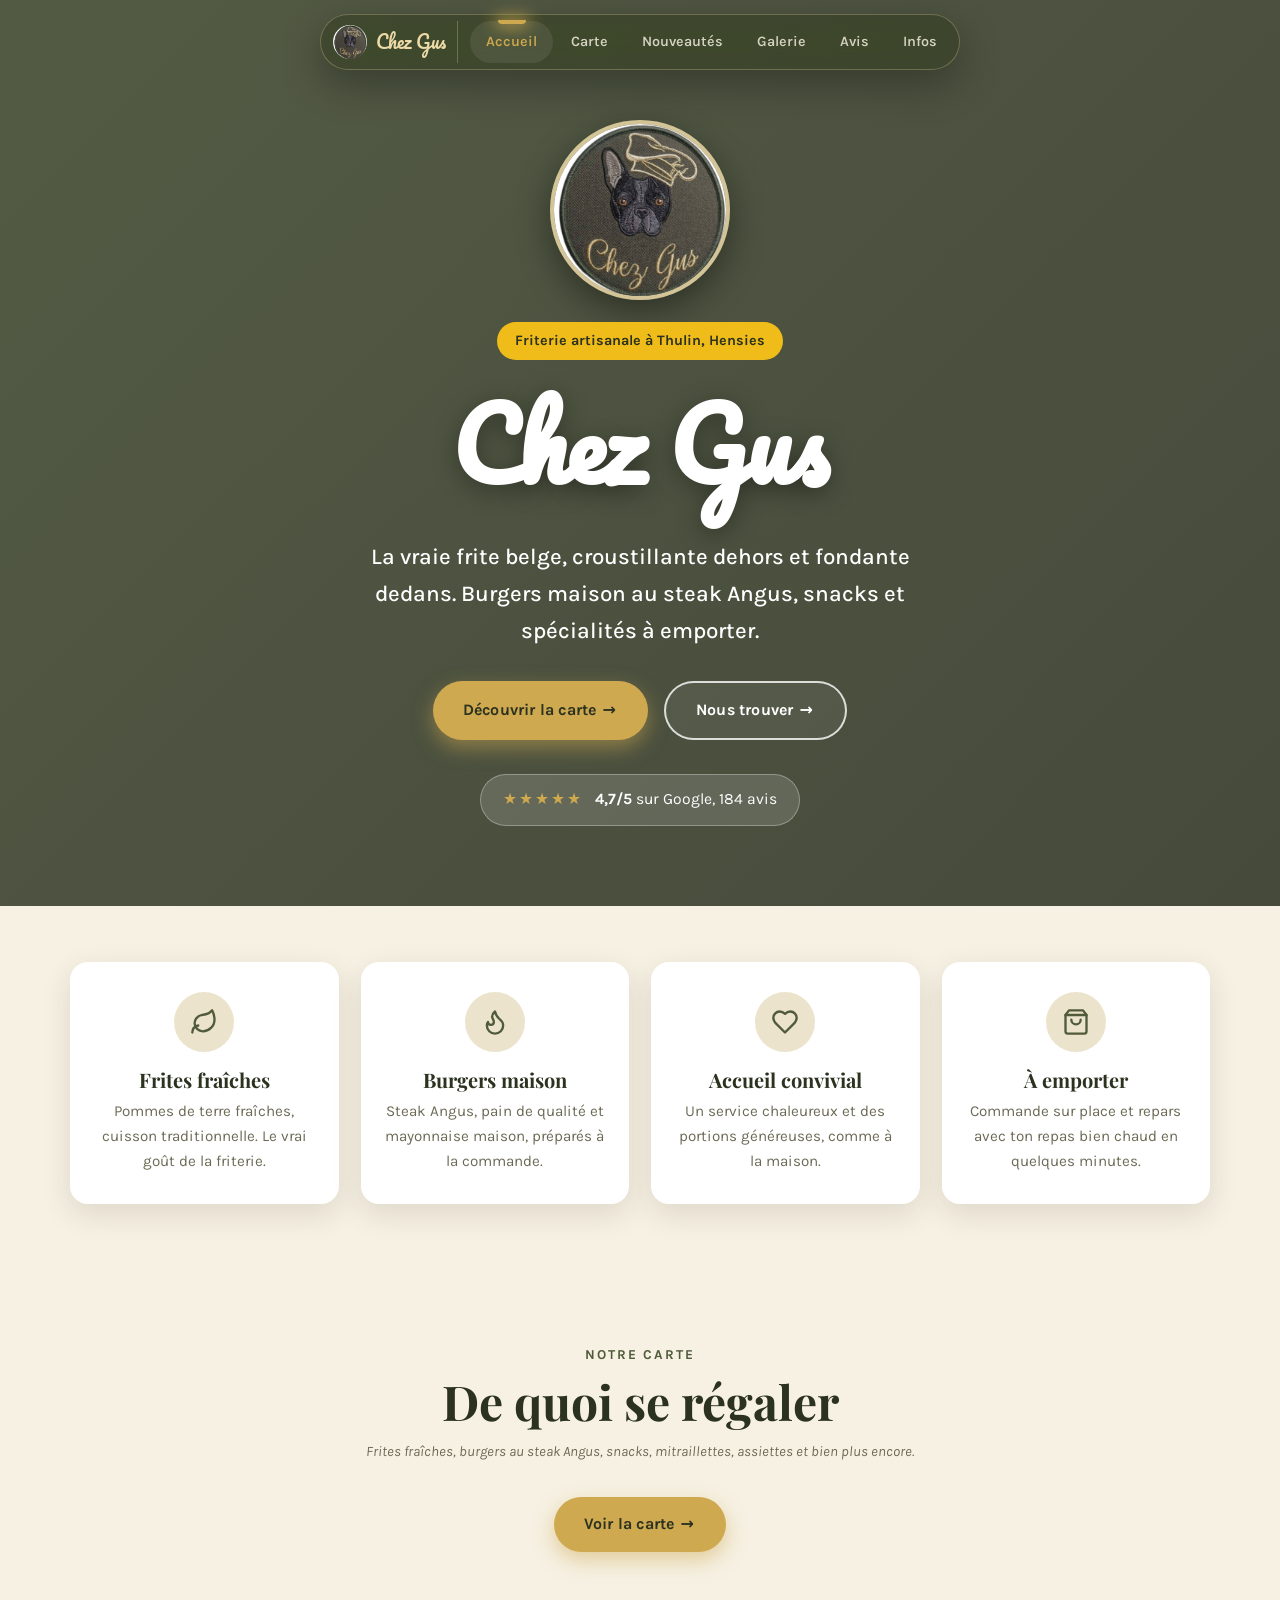
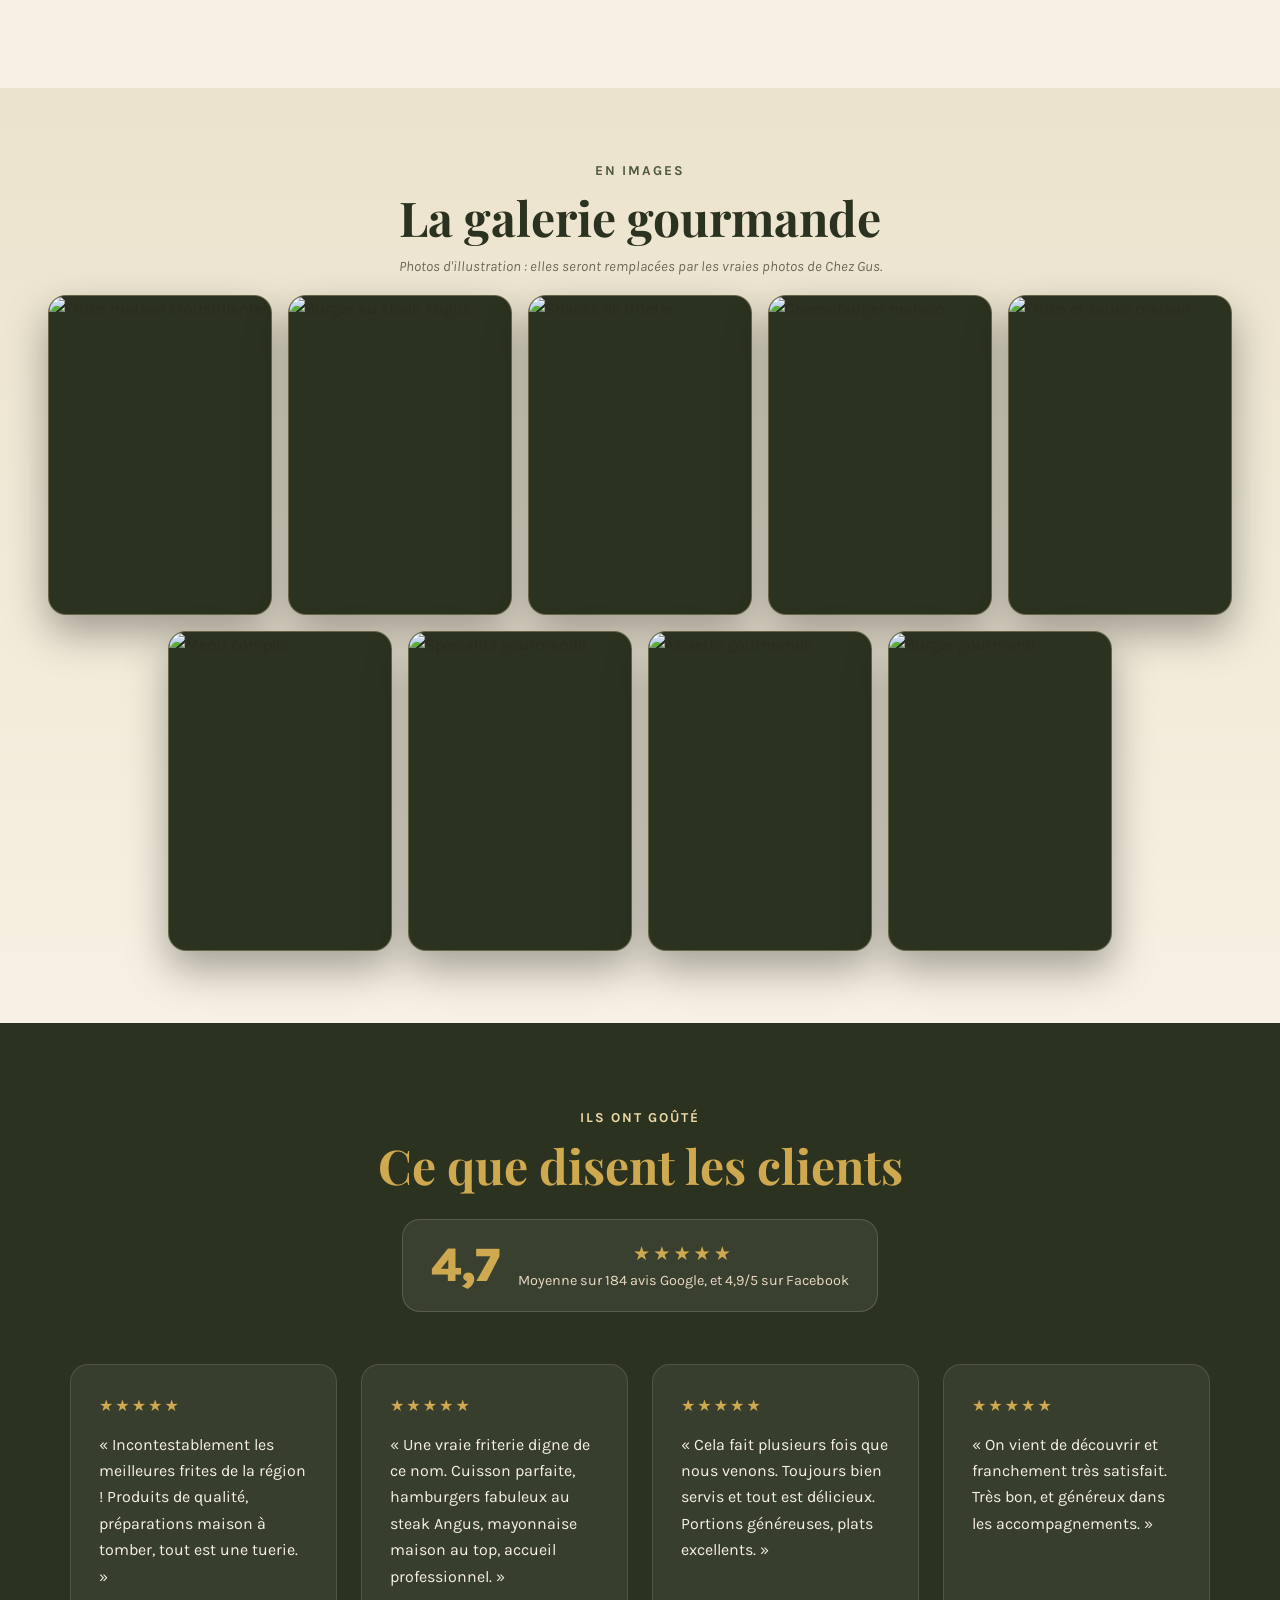
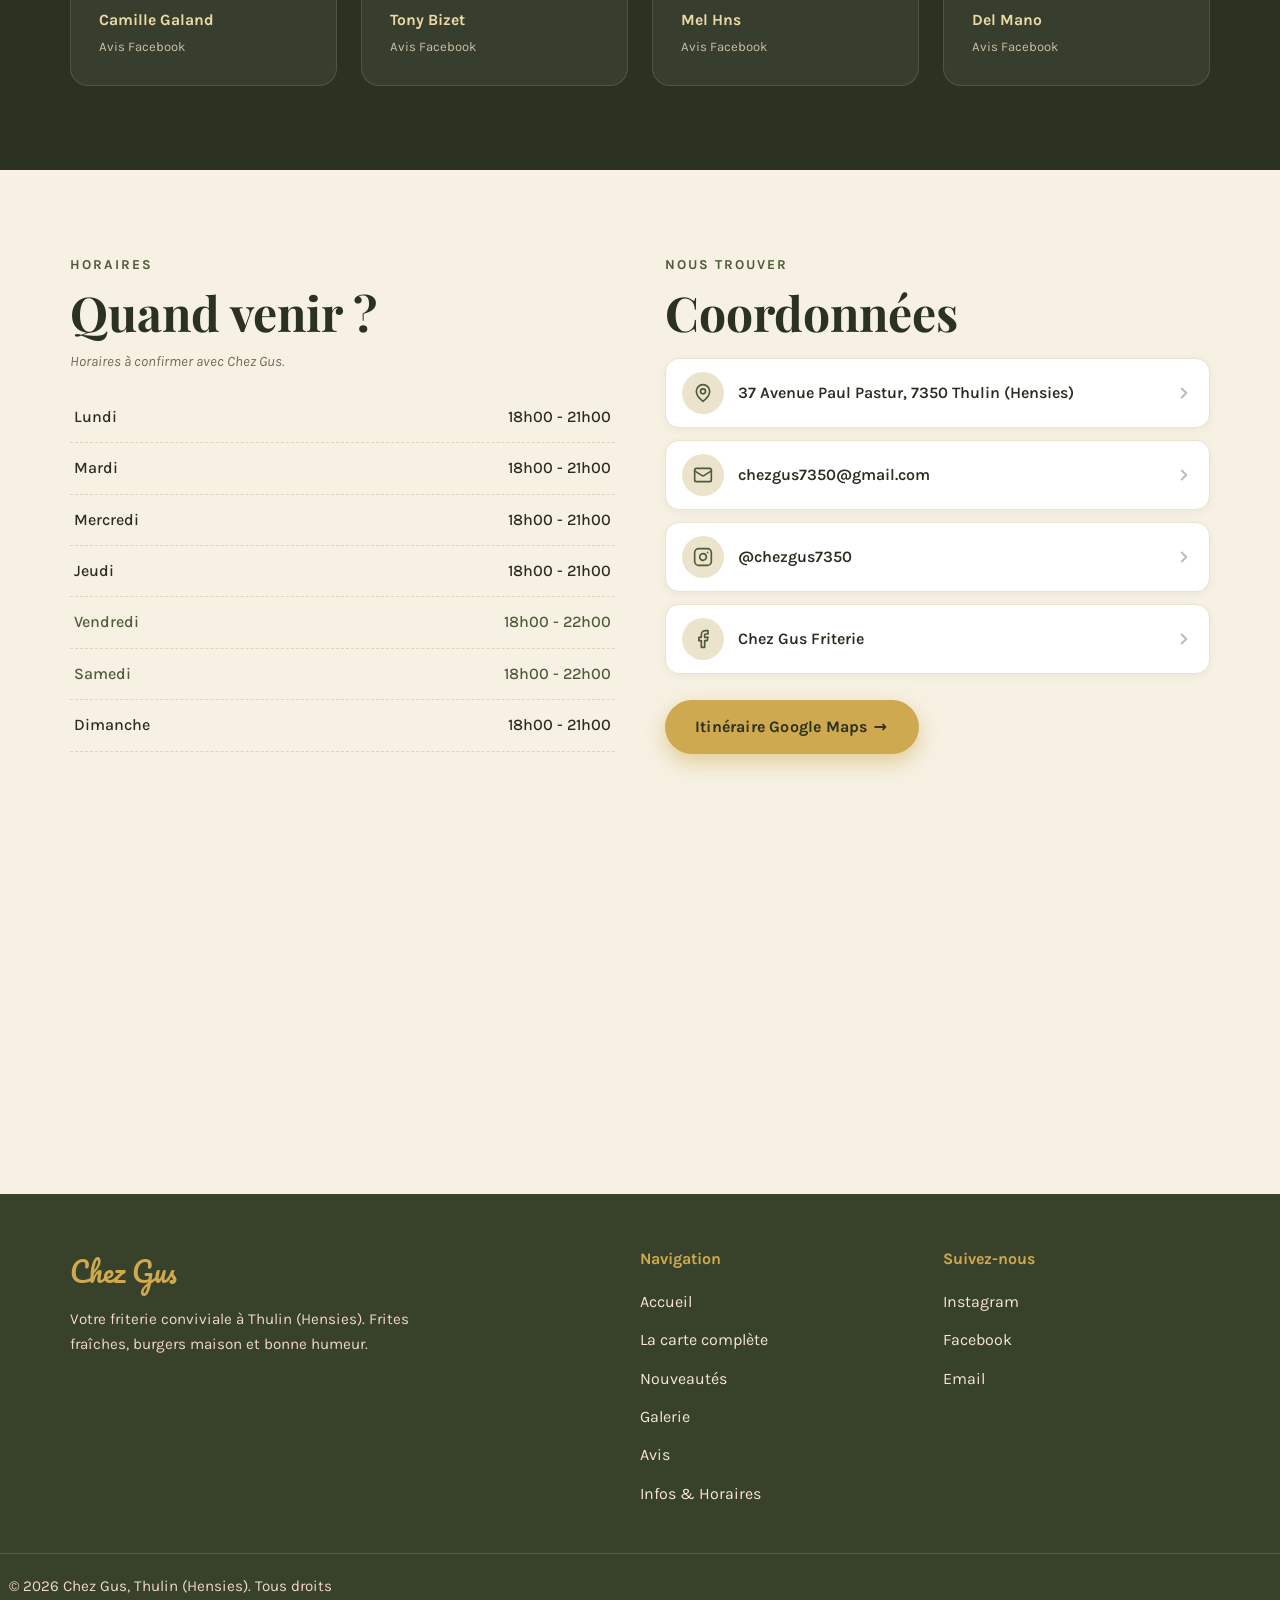
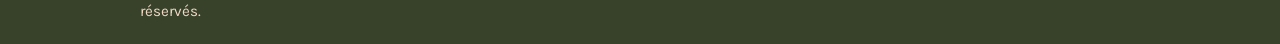
==== index.html @ f7298ff9 "Site Chez Gus : version complète (accueil, carte, nouveautés, galerie, lightbox, avis, contact) Co-A" ====
<!DOCTYPE html>
<html lang="fr">
<head>
  <meta charset="UTF-8" />
  <meta name="viewport" content="width=device-width, initial-scale=1.0" />
  <title>Chez Gus, Friterie à Thulin (Hensies) | Frites, Burgers & Spécialités</title>
  <meta name="description" content="Chez Gus, votre friterie conviviale à Thulin (Hensies). Frites fraîches, burgers maison au steak Angus, snacks et spécialités belges. Note 4,7/5 sur Google. 37 Avenue Paul Pastur." />
  <meta name="theme-color" content="#4f5b39" />

  <!-- Open Graph (aperçu sur Facebook / WhatsApp) -->
  <meta property="og:title" content="Chez Gus, Friterie à Thulin (Hensies)" />
  <meta property="og:description" content="Frites fraîches, burgers maison et spécialités belges. 4,7/5 sur Google." />
  <meta property="og:type" content="restaurant" />
  <meta property="og:locale" content="fr_BE" />

  <link rel="preconnect" href="https://fonts.googleapis.com" />
  <link rel="preconnect" href="https://fonts.gstatic.com" crossorigin />
  <link href="https://fonts.googleapis.com/css2?family=Pacifico&family=Playfair+Display:wght@600;700;800&family=Karla:wght@400;500;600;700&display=swap" rel="stylesheet" />
  <link rel="stylesheet" href="styles.css?v=5" />
</head>
<body>

  <!-- ===== BARRE DE NAVIGATION GLASSMORPHISM (flottante) ===== -->
  <nav class="glass-nav" id="glassNav" aria-label="Navigation principale">
    <a href="#accueil" class="glass-nav__brand">
      <img src="assets/logo.png" alt="Logo Chez Gus" onerror="this.style.display='none'" />
      <span>Chez Gus</span>
    </a>
    <ul class="glass-nav__links">
      <li><a href="#accueil" class="gnav-link is-active" data-section="accueil">
        <span class="gnav-ic" aria-hidden="true"><svg viewBox="0 0 24 24" fill="none" stroke="currentColor" stroke-width="2.2" stroke-linecap="round" stroke-linejoin="round"><path d="M3 9.5 12 3l9 6.5"/><path d="M5 10v10a1 1 0 0 0 1 1h12a1 1 0 0 0 1-1V10"/><path d="M9 21v-6h6v6"/></svg></span>
        <span class="gnav-txt">Accueil</span></a></li>
      <li><a href="carte.html" class="gnav-link">
        <span class="gnav-ic" aria-hidden="true"><svg viewBox="0 0 24 24" fill="none" stroke="currentColor" stroke-width="2.2" stroke-linecap="round" stroke-linejoin="round"><path d="M3 2v7c0 1.1.9 2 2 2h0a2 2 0 0 0 2-2V2"/><path d="M5 2v20"/><path d="M19 2v20"/><path d="M19 12c1.66 0 3-1.79 3-4s-1.34-4-3-4"/></svg></span>
        <span class="gnav-txt">Carte</span></a></li>
      <li><a href="nouveautes.html" class="gnav-link">
        <span class="gnav-ic" aria-hidden="true"><svg viewBox="0 0 24 24" fill="none" stroke="currentColor" stroke-width="2.2" stroke-linecap="round" stroke-linejoin="round"><path d="M12 3v18M3 12h18M5.6 5.6l12.8 12.8M18.4 5.6 5.6 18.4"/></svg></span>
        <span class="gnav-txt">Nouveautés</span></a></li>
      <li><a href="#galerie" class="gnav-link" data-section="galerie">
        <span class="gnav-ic" aria-hidden="true"><svg viewBox="0 0 24 24" fill="none" stroke="currentColor" stroke-width="2.2" stroke-linecap="round" stroke-linejoin="round"><rect x="3" y="3" width="18" height="18" rx="2"/><circle cx="9" cy="9" r="2"/><path d="m21 15-3.09-3.09a2 2 0 0 0-2.82 0L6 21"/></svg></span>
        <span class="gnav-txt">Galerie</span></a></li>
      <li><a href="#avis" class="gnav-link" data-section="avis">
        <span class="gnav-ic" aria-hidden="true"><svg viewBox="0 0 24 24" fill="none" stroke="currentColor" stroke-width="2.2" stroke-linecap="round" stroke-linejoin="round"><path d="m12 2 3.09 6.26L22 9.27l-5 4.87 1.18 6.88L12 17.77l-6.18 3.25L7 14.14 2 9.27l6.91-1.01L12 2Z"/></svg></span>
        <span class="gnav-txt">Avis</span></a></li>
      <li><a href="#infos" class="gnav-link" data-section="infos">
        <span class="gnav-ic" aria-hidden="true"><svg viewBox="0 0 24 24" fill="none" stroke="currentColor" stroke-width="2.2" stroke-linecap="round" stroke-linejoin="round"><path d="M20 10c0 6-8 12-8 12s-8-6-8-12a8 8 0 0 1 16 0Z"/><circle cx="12" cy="10" r="3"/></svg></span>
        <span class="gnav-txt">Infos</span></a></li>
    </ul>
  </nav>

  <!-- ===== HERO ===== -->
  <section class="hero" id="accueil">
    <div class="hero__content container">
      <img src="assets/logo.png" alt="Logo Chez Gus" class="hero__logo reveal"
           onerror="this.style.display='none'" />
      <p class="hero__eyebrow reveal">Friterie artisanale à Thulin, Hensies</p>
      <h1 class="hero__title reveal">Chez Gus</h1>
      <p class="hero__tagline reveal">La vraie frite belge, croustillante dehors et fondante dedans.
        Burgers maison au steak Angus, snacks et spécialités à emporter.</p>
      <div class="hero__actions reveal">
        <a href="#carte" class="btn btn--primary">Découvrir la carte</a>
        <a href="#contact" class="btn btn--ghost">Nous trouver</a>
      </div>
      <div class="hero__badge reveal">
        <span class="hero__stars" aria-hidden="true">★★★★★</span>
        <span><strong>4,7/5</strong> sur Google, 184 avis</span>
      </div>
    </div>
  </section>

  <!-- ===== ATOUTS ===== -->
  <section class="perks">
    <div class="container perks__grid">
      <div class="perk reveal">
        <span class="perk__icon" aria-hidden="true">
          <svg viewBox="0 0 24 24" fill="none" stroke="currentColor" stroke-width="2" stroke-linecap="round" stroke-linejoin="round"><path d="M11 20A7 7 0 0 1 9.8 6.1C15.5 5 17 4.48 19 2c1 2 2 4.18 2 8 0 5.5-4.78 10-10 10Z"/><path d="M2 21c0-3 1.85-5.36 5.08-6"/></svg>
        </span>
        <h3>Frites fraîches</h3>
        <p>Pommes de terre fraîches, cuisson traditionnelle. Le vrai goût de la friterie.</p>
      </div>
      <div class="perk reveal">
        <span class="perk__icon" aria-hidden="true">
          <svg viewBox="0 0 24 24" fill="none" stroke="currentColor" stroke-width="2" stroke-linecap="round" stroke-linejoin="round"><path d="M8.5 14.5A2.5 2.5 0 0 0 11 12c0-1.38-.5-2-1-3-1.072-2.143-.224-4.054 2-6 .5 2.5 2 4.9 4 6.5 2 1.6 3 3.5 3 5.5a7 7 0 1 1-14 0c0-1.153.433-2.294 1-3a2.5 2.5 0 0 0 2.5 2.5Z"/></svg>
        </span>
        <h3>Burgers maison</h3>
        <p>Steak Angus, pain de qualité et mayonnaise maison, préparés à la commande.</p>
      </div>
      <div class="perk reveal">
        <span class="perk__icon" aria-hidden="true">
          <svg viewBox="0 0 24 24" fill="none" stroke="currentColor" stroke-width="2" stroke-linecap="round" stroke-linejoin="round"><path d="M19 14c1.49-1.46 3-3.21 3-5.5A5.5 5.5 0 0 0 16.5 3c-1.76 0-3 .5-4.5 2-1.5-1.5-2.74-2-4.5-2A5.5 5.5 0 0 0 2 8.5c0 2.3 1.5 4.05 3 5.5l7 7Z"/></svg>
        </span>
        <h3>Accueil convivial</h3>
        <p>Un service chaleureux et des portions généreuses, comme à la maison.</p>
      </div>
      <div class="perk reveal">
        <span class="perk__icon" aria-hidden="true">
          <svg viewBox="0 0 24 24" fill="none" stroke="currentColor" stroke-width="2" stroke-linecap="round" stroke-linejoin="round"><path d="M6 2 3 6v14a2 2 0 0 0 2 2h14a2 2 0 0 0 2-2V6l-3-4Z"/><path d="M3 6h18"/><path d="M16 10a4 4 0 0 1-8 0"/></svg>
        </span>
        <h3>À emporter</h3>
        <p>Commande sur place et repars avec ton repas bien chaud en quelques minutes.</p>
      </div>
    </div>
  </section>

  <!-- ===== CARTE / MENU ===== -->
  <section class="section carte-teaser" id="carte">
    <div class="container section__head reveal">
      <p class="section__eyebrow">Notre carte</p>
      <h2 class="section__title">De quoi se régaler</h2>
      <p class="section__note">Frites fraîches, burgers au steak Angus, snacks, mitraillettes, assiettes et bien plus encore.</p>
      <div class="carte-cta">
        <a href="carte.html" class="btn btn--primary">Voir la carte</a>
      </div>
    </div>
  </section>

  <!-- ===== GALERIE (card fan carousel, fidèle au composant) ===== -->
  <section class="gallery" id="galerie">
    <div class="container section__head reveal">
      <p class="section__eyebrow">En images</p>
      <h2 class="section__title">La galerie gourmande</h2>
      <p class="section__note">Photos d'illustration : elles seront remplacées par les vraies photos de Chez Gus.</p>
    </div>

    <div class="fan" id="fan">
      <div class="fan-outer">
        <div class="fan-layout" id="fanLayout">
          <div class="fan-card"><div class="fan-card__img"><img src="https://images.unsplash.com/photo-1630384060421-cb20d0e0649d?w=400&h=700&fit=crop" loading="lazy" alt="Frites maison croustillantes" onerror="this.src='https://picsum.photos/seed/chezgus-1/400/700'" /></div></div>
          <div class="fan-card"><div class="fan-card__img"><img src="https://images.unsplash.com/photo-1568901346375-23c9450c58cd?w=400&h=700&fit=crop" loading="lazy" alt="Burger au steak Angus" onerror="this.src='https://picsum.photos/seed/chezgus-2/400/700'" /></div></div>
          <div class="fan-card"><div class="fan-card__img"><img src="https://images.unsplash.com/photo-1606755962773-d324e0a13086?w=400&h=700&fit=crop" loading="lazy" alt="Snacks de friterie" onerror="this.src='https://picsum.photos/seed/chezgus-3/400/700'" /></div></div>
          <div class="fan-card"><div class="fan-card__img"><img src="https://images.unsplash.com/photo-1571091718767-18b5b1457add?w=400&h=700&fit=crop" loading="lazy" alt="Cheeseburger maison" onerror="this.src='https://picsum.photos/seed/chezgus-4/400/700'" /></div></div>
          <div class="fan-card"><div class="fan-card__img"><img src="https://images.unsplash.com/photo-1573080496219-bb080dd4f877?w=400&h=700&fit=crop" loading="lazy" alt="Frites et sauce maison" onerror="this.src='https://picsum.photos/seed/chezgus-5/400/700'" /></div></div>
          <div class="fan-card"><div class="fan-card__img"><img src="https://images.unsplash.com/photo-1550547660-d9450f859349?w=400&h=700&fit=crop" loading="lazy" alt="Menu complet" onerror="this.src='https://picsum.photos/seed/chezgus-6/400/700'" /></div></div>
          <div class="fan-card"><div class="fan-card__img"><img src="https://images.unsplash.com/photo-1565299624946-b28f40a0ae38?w=400&h=700&fit=crop" loading="lazy" alt="Spécialité gourmande" onerror="this.src='https://picsum.photos/seed/chezgus-7/400/700'" /></div></div>
          <div class="fan-card"><div class="fan-card__img"><img src="https://images.unsplash.com/photo-1561758033-d89a9ad46330?w=400&h=700&fit=crop" loading="lazy" alt="Assiette gourmande" onerror="this.src='https://picsum.photos/seed/chezgus-8/400/700'" /></div></div>
          <div class="fan-card"><div class="fan-card__img"><img src="https://images.unsplash.com/photo-1551782450-a2132b4ba21d?w=400&h=700&fit=crop" loading="lazy" alt="Burger gourmand" onerror="this.src='https://picsum.photos/seed/chezgus-9/400/700'" /></div></div>
        </div>
      </div>

      <div class="fan-pager" id="fanPager">
        <button class="fan-arrow" id="fanPrev" aria-label="Précédent">
          <svg viewBox="0 0 24 24" fill="none" stroke="currentColor" stroke-width="2.5" stroke-linecap="round" stroke-linejoin="round"><polyline points="15 18 9 12 15 6"/></svg>
        </button>
        <div class="fan-dots" id="fanDots"></div>
        <button class="fan-arrow" id="fanNext" aria-label="Suivant">
          <svg viewBox="0 0 24 24" fill="none" stroke="currentColor" stroke-width="2.5" stroke-linecap="round" stroke-linejoin="round"><polyline points="9 18 15 12 9 6"/></svg>
        </button>
      </div>
    </div>
  </section>

  <!-- ===== LIGHTBOX (agrandissement des photos) ===== -->
  <div class="lightbox" id="lightbox" aria-hidden="true" role="dialog" aria-label="Photo agrandie">
    <button class="lightbox__close" id="lightboxClose" aria-label="Fermer">
      <svg viewBox="0 0 24 24" fill="none" stroke="currentColor" stroke-width="2.5" stroke-linecap="round" stroke-linejoin="round"><line x1="18" y1="6" x2="6" y2="18"/><line x1="6" y1="6" x2="18" y2="18"/></svg>
    </button>
    <img class="lightbox__img" id="lightboxImg" src="" alt="" />
  </div>

  <!-- ===== AVIS ===== -->
  <section class="reviews section" id="avis">
    <div class="container">
      <div class="section__head reveal">
        <p class="section__eyebrow">Ils ont goûté</p>
        <h2 class="section__title">Ce que disent les clients</h2>
        <div class="reviews__score">
          <span class="reviews__big">4,7</span>
          <div>
            <span class="reviews__stars" aria-hidden="true">★★★★★</span>
            <p>Moyenne sur 184 avis Google, et 4,9/5 sur Facebook</p>
          </div>
        </div>
      </div>

      <div class="reviews__grid">
        <blockquote class="review reveal">
          <span class="review__stars" aria-hidden="true">★★★★★</span>
          <p>« Incontestablement les meilleures frites de la région ! Produits de qualité, préparations maison à tomber, tout est une tuerie. »</p>
          <footer><strong>Camille Galand</strong><span>Avis Facebook</span></footer>
        </blockquote>
        <blockquote class="review reveal">
          <span class="review__stars" aria-hidden="true">★★★★★</span>
          <p>« Une vraie friterie digne de ce nom. Cuisson parfaite, hamburgers fabuleux au steak Angus, mayonnaise maison au top, accueil professionnel. »</p>
          <footer><strong>Tony Bizet</strong><span>Avis Facebook</span></footer>
        </blockquote>
        <blockquote class="review reveal">
          <span class="review__stars" aria-hidden="true">★★★★★</span>
          <p>« Cela fait plusieurs fois que nous venons. Toujours bien servis et tout est délicieux. Portions généreuses, plats excellents. »</p>
          <footer><strong>Mel Hns</strong><span>Avis Facebook</span></footer>
        </blockquote>
        <blockquote class="review reveal">
          <span class="review__stars" aria-hidden="true">★★★★★</span>
          <p>« On vient de découvrir et franchement très satisfait. Très bon, et généreux dans les accompagnements. »</p>
          <footer><strong>Del Mano</strong><span>Avis Facebook</span></footer>
        </blockquote>
      </div>
    </div>
  </section>

  <!-- ===== INFOS & HORAIRES ===== -->
  <section class="infos section" id="infos">
    <div class="container infos__grid">
      <div class="infos__hours reveal">
        <p class="section__eyebrow">Horaires</p>
        <h2 class="section__title">Quand venir ?</h2>
        <p class="section__note">Horaires à confirmer avec Chez Gus.</p>
        <ul class="hours">
          <li><span>Lundi</span><span>18h00 - 21h00</span></li>
          <li><span>Mardi</span><span>18h00 - 21h00</span></li>
          <li><span>Mercredi</span><span>18h00 - 21h00</span></li>
          <li><span>Jeudi</span><span>18h00 - 21h00</span></li>
          <li class="hours--hl"><span>Vendredi</span><span>18h00 - 22h00</span></li>
          <li class="hours--hl"><span>Samedi</span><span>18h00 - 22h00</span></li>
          <li><span>Dimanche</span><span>18h00 - 21h00</span></li>
        </ul>
      </div>

      <div class="infos__contact reveal" id="contact">
        <p class="section__eyebrow">Nous trouver</p>
        <h2 class="section__title">Coordonnées</h2>
        <ul class="contact-list">
          <li>
            <a class="contact-item" href="https://www.google.com/maps/search/?api=1&query=Chez+Gus+Friterie+37+Avenue+Paul+Pastur+Thulin" target="_blank" rel="noopener">
              <span class="contact-item__ic" aria-hidden="true"><svg viewBox="0 0 24 24" fill="none" stroke="currentColor" stroke-width="2" stroke-linecap="round" stroke-linejoin="round"><path d="M20 10c0 6-8 12-8 12s-8-6-8-12a8 8 0 0 1 16 0Z"/><circle cx="12" cy="10" r="3"/></svg></span>
              <span class="contact-item__label">37 Avenue Paul Pastur, 7350 Thulin (Hensies)</span>
              <span class="contact-item__arrow" aria-hidden="true"><svg viewBox="0 0 24 24" fill="none" stroke="currentColor" stroke-width="2.5" stroke-linecap="round" stroke-linejoin="round"><polyline points="9 18 15 12 9 6"/></svg></span>
            </a>
          </li>
          <li>
            <a class="contact-item" href="mailto:chezgus7350@gmail.com">
              <span class="contact-item__ic" aria-hidden="true"><svg viewBox="0 0 24 24" fill="none" stroke="currentColor" stroke-width="2" stroke-linecap="round" stroke-linejoin="round"><rect x="2" y="4" width="20" height="16" rx="2"/><path d="m22 7-8.97 5.7a1.94 1.94 0 0 1-2.06 0L2 7"/></svg></span>
              <span class="contact-item__label">chezgus7350@gmail.com</span>
              <span class="contact-item__arrow" aria-hidden="true"><svg viewBox="0 0 24 24" fill="none" stroke="currentColor" stroke-width="2.5" stroke-linecap="round" stroke-linejoin="round"><polyline points="9 18 15 12 9 6"/></svg></span>
            </a>
          </li>
          <li>
            <a class="contact-item" href="https://www.instagram.com/chezgus7350/" target="_blank" rel="noopener">
              <span class="contact-item__ic" aria-hidden="true"><svg viewBox="0 0 24 24" fill="none" stroke="currentColor" stroke-width="2" stroke-linecap="round" stroke-linejoin="round"><rect x="2" y="2" width="20" height="20" rx="5"/><path d="M16 11.37A4 4 0 1 1 12.63 8 4 4 0 0 1 16 11.37Z"/><line x1="17.5" y1="6.5" x2="17.51" y2="6.5"/></svg></span>
              <span class="contact-item__label">@chezgus7350</span>
              <span class="contact-item__arrow" aria-hidden="true"><svg viewBox="0 0 24 24" fill="none" stroke="currentColor" stroke-width="2.5" stroke-linecap="round" stroke-linejoin="round"><polyline points="9 18 15 12 9 6"/></svg></span>
            </a>
          </li>
          <li>
            <a class="contact-item" href="https://www.facebook.com/ChezGusFriterie/" target="_blank" rel="noopener">
              <span class="contact-item__ic" aria-hidden="true"><svg viewBox="0 0 24 24" fill="none" stroke="currentColor" stroke-width="2" stroke-linecap="round" stroke-linejoin="round"><path d="M18 2h-3a5 5 0 0 0-5 5v3H7v4h3v8h4v-8h3l1-4h-4V7a1 1 0 0 1 1-1h3Z"/></svg></span>
              <span class="contact-item__label">Chez Gus Friterie</span>
              <span class="contact-item__arrow" aria-hidden="true"><svg viewBox="0 0 24 24" fill="none" stroke="currentColor" stroke-width="2.5" stroke-linecap="round" stroke-linejoin="round"><polyline points="9 18 15 12 9 6"/></svg></span>
            </a>
          </li>
        </ul>
        <a class="btn btn--primary" target="_blank" rel="noopener"
           href="https://www.google.com/maps/dir/?api=1&destination=Chez+Gus+Friterie+37+Avenue+Paul+Pastur+Thulin">
          Itinéraire Google Maps
        </a>
      </div>
    </div>

    <div class="map">
      <iframe
        title="Carte de localisation de Chez Gus à Thulin"
        src="https://maps.google.com/maps?q=37%20Avenue%20Paul%20Pastur%20Thulin%20Hensies&t=&z=15&ie=UTF8&iwloc=&output=embed"
        loading="lazy" referrerpolicy="no-referrer-when-downgrade"></iframe>
    </div>
  </section>

  <!-- ===== FOOTER ===== -->
  <footer class="footer">
    <div class="container footer__grid">
      <div>
        <span class="brand__name brand__name--footer">Chez Gus</span>
        <p>Votre friterie conviviale à Thulin (Hensies). Frites fraîches, burgers maison et bonne humeur.</p>
      </div>
      <div>
        <h4>Navigation</h4>
        <ul>
          <li><a href="#accueil">Accueil</a></li>
          <li><a href="carte.html">La carte complète</a></li>
          <li><a href="nouveautes.html">Nouveautés</a></li>
          <li><a href="#galerie">Galerie</a></li>
          <li><a href="#avis">Avis</a></li>
          <li><a href="#infos">Infos & Horaires</a></li>
        </ul>
      </div>
      <div>
        <h4>Suivez-nous</h4>
        <ul>
          <li><a href="https://www.instagram.com/chezgus7350/" target="_blank" rel="noopener">Instagram</a></li>
          <li><a href="https://www.facebook.com/ChezGusFriterie/" target="_blank" rel="noopener">Facebook</a></li>
          <li><a href="mailto:chezgus7350@gmail.com">Email</a></li>
        </ul>
      </div>
    </div>
    <div class="footer__bottom">
      <p>© <span id="year"></span> Chez Gus, Thulin (Hensies). Tous droits réservés.</p>
    </div>
  </footer>

  <script src="https://cdnjs.cloudflare.com/ajax/libs/gsap/3.12.5/gsap.min.js"></script>
  <script src="https://cdnjs.cloudflare.com/ajax/libs/gsap/3.12.5/ScrollTrigger.min.js"></script>
  <script src="script.js?v=2"></script>
</body>
</html>
---- styles.css ----
/* ===== VARIABLES ===== */
:root {
  /* Palette fidèle au logo : vert olive militaire + doré / crème */
  --rouge: #4f5b39;          /* vert olive (couleur principale) */
  --rouge-fonce: #38422a;    /* vert foncé */
  --jaune: #cfa94f;          /* doré (accents / boutons) */
  --jaune-doux: #ecd9a6;     /* doré clair */
  --brun: #2c3220;           /* vert très foncé (fonds sombres) */
  --creme: #f6f1e3;          /* crème */
  --creme-2: #ece3cd;        /* crème ombrée */
  --texte: #2b2c20;
  --gris: #6c6a55;
  --blanc: #ffffff;
  --ombre: 0 10px 30px rgba(58, 35, 23, .12);
  --ombre-forte: 0 18px 50px rgba(58, 35, 23, .22);
  --radius: 18px;
  --max: 1140px;
}

* { margin: 0; padding: 0; box-sizing: border-box; }

html { scroll-behavior: smooth; }

body {
  font-family: 'Karla', system-ui, sans-serif;
  color: var(--texte);
  background: var(--creme);
  line-height: 1.65;
  overflow-x: hidden;
}

.container { width: min(92%, var(--max)); margin: 0 auto; }

a { color: inherit; text-decoration: none; }

h1, h2, h3, h4 { line-height: 1.15; }

/* ===== REVEAL AU SCROLL ===== */
.reveal {
  opacity: 0;
  transform: translateY(26px);
  transition: opacity .7s cubic-bezier(.16, 1, .3, 1), transform .7s cubic-bezier(.16, 1, .3, 1);
}
.reveal.is-visible { opacity: 1; transform: none; }

@media (prefers-reduced-motion: reduce) {
  * { scroll-behavior: auto !important; }
  .reveal { opacity: 1 !important; transform: none !important; transition: none; }
}

img { max-width: 100%; display: block; }

/* ===== BOUTONS ===== */
.btn {
  display: inline-flex;
  align-items: center;
  gap: 8px;
  padding: 14px 30px;
  border-radius: 50px;
  font-weight: 700;
  font-size: 1rem;
  letter-spacing: .2px;
  transition: transform .2s ease, box-shadow .2s ease, background .2s ease, filter .2s ease;
  cursor: pointer;
  border: none;
}
/* Petite flèche qui glisse au survol pour montrer que ça envoie quelque part */
.btn::after {
  content: "→";
  font-weight: 700;
  transform: translateX(-2px);
  transition: transform .2s ease;
}
.btn:hover::after { transform: translateX(3px); }
.btn:active { transform: translateY(-1px) scale(.98); }
.btn--primary {
  background: var(--jaune);
  color: var(--brun);
  box-shadow: 0 8px 20px rgba(207, 169, 79, .5);
}
.btn--primary:hover { transform: translateY(-3px); box-shadow: 0 14px 30px rgba(207, 169, 79, .7); filter: brightness(1.04); }
.btn--ghost {
  background: rgba(255, 255, 255, .06);
  color: var(--blanc);
  border: 2px solid rgba(255, 255, 255, .8);
}
.btn--ghost:hover { background: rgba(255, 255, 255, .16); transform: translateY(-3px); box-shadow: 0 10px 26px rgba(0, 0, 0, .25); }
/* Bouton retour : pas de flèche "->" (il a déjà "<-") */
.btn--back::after { content: none; }

.brand__name {
  font-family: 'Pacifico', cursive;
  font-size: 1.7rem;
  color: var(--rouge);
}

/* ===== BARRE DE NAVIGATION GLASSMORPHISM (flottante) ===== */
.glass-nav {
  position: fixed;
  top: 14px;
  left: 50%;
  transform: translateX(-50%);
  z-index: 1000;
  display: flex;
  align-items: center;
  gap: 4px;
  padding: 6px;
  border-radius: 999px;
  background: rgba(44, 50, 32, .42);
  border: 1px solid rgba(236, 217, 166, .28);
  box-shadow: 0 14px 40px rgba(0, 0, 0, .3);
  backdrop-filter: blur(20px) saturate(180%);
  -webkit-backdrop-filter: blur(20px) saturate(180%);
}
.glass-nav__brand {
  display: flex;
  align-items: center;
  gap: 9px;
  padding: 4px 8px 4px 6px;
  margin-right: 8px;
  border-right: 1px solid rgba(236, 217, 166, .28);
}
.glass-nav__brand img { width: 34px; height: 34px; border-radius: 50%; object-fit: cover; flex-shrink: 0; }
.glass-nav__brand span { font-family: 'Pacifico', cursive; color: var(--jaune-doux); font-size: 1.1rem; line-height: 1; white-space: nowrap; padding-right: 6px; }
.glass-nav__links { display: flex; align-items: center; gap: 2px; list-style: none; margin: 0; }
.gnav-link {
  position: relative;
  display: inline-flex;
  align-items: center;
  gap: 6px;
  padding: 9px 16px;
  border-radius: 999px;
  color: rgba(246, 241, 227, .82);
  font-weight: 600;
  font-size: .9rem;
  transition: color .3s ease, background .3s ease;
}
.gnav-link:hover { color: #fff; }
.gnav-link.is-active { color: var(--jaune); background: rgba(255, 255, 255, .08); }
.gnav-link.is-active::before {
  content: "";
  position: absolute;
  top: -1px;
  left: 50%;
  transform: translateX(-50%);
  width: 28px;
  height: 4px;
  border-radius: 0 0 8px 8px;
  background: var(--jaune);
  box-shadow: 0 0 16px 4px rgba(207, 169, 79, .75);
}
.gnav-ic { display: none; }
.gnav-ic svg { width: 20px; height: 20px; }

@media (max-width: 767px) {
  .glass-nav { top: auto; bottom: 14px; gap: 2px; }
  .glass-nav__brand { display: none; }
  .gnav-txt { display: none; }
  .gnav-ic { display: inline-flex; }
  .gnav-link { padding: 11px 15px; }
  .gnav-link.is-active::before { top: auto; bottom: -1px; border-radius: 8px 8px 0 0; }
  .hero { padding-top: 24px; }
}

/* ===== HERO ===== */
.hero {
  position: relative;
  min-height: 86vh;
  display: flex;
  align-items: center;
  text-align: center;
  padding-top: 96px;
  color: var(--blanc);
  background:
    linear-gradient(135deg, rgba(56, 66, 42, .86), rgba(31, 37, 22, .82)),
    url("https://images.unsplash.com/photo-1630384060421-cb20d0e0649d?auto=format&fit=crop&w=1600&q=80") center/cover;
}
.hero__content { position: relative; z-index: 2; padding: 24px 0 80px; }
.hero__logo {
  width: clamp(130px, 22vw, 180px);
  height: clamp(130px, 22vw, 180px);
  border-radius: 50%;
  object-fit: cover;
  margin: 0 auto 22px;
  border: 4px solid rgba(236, 217, 166, .85);
  box-shadow: 0 12px 34px rgba(0, 0, 0, .4);
}
.hero__eyebrow {
  display: inline-block;
  background: rgba(249, 194, 24, .95);
  color: var(--brun);
  font-weight: 700;
  padding: 7px 18px;
  border-radius: 50px;
  font-size: .9rem;
  margin-bottom: 22px;
}
.hero__title {
  font-family: 'Pacifico', cursive;
  font-size: clamp(3.2rem, 9vw, 6rem);
  line-height: 1.3;
  text-shadow: 0 6px 24px rgba(0, 0, 0, .35);
  margin-bottom: 26px;
  padding-bottom: 6px;
}
.hero__tagline { font-size: clamp(1.05rem, 2.4vw, 1.4rem); max-width: 620px; margin: 0 auto 32px; font-weight: 500; }
.hero__actions { display: flex; gap: 16px; justify-content: center; flex-wrap: wrap; margin-bottom: 34px; }
.hero__badge {
  display: inline-flex;
  align-items: center;
  gap: 12px;
  background: rgba(255, 255, 255, .14);
  border: 1px solid rgba(255, 255, 255, .3);
  padding: 12px 22px;
  border-radius: 50px;
  font-size: .98rem;
}
.hero__stars { color: var(--jaune); letter-spacing: 2px; }
.hero__wave {
  position: absolute; bottom: -1px; left: 0; right: 0; height: 70px;
  background: var(--creme);
  clip-path: polygon(0 60%, 100% 0, 100% 100%, 0% 100%);
}

/* ===== SECTIONS ===== */
.section { padding: 84px 0; }
.section__head { text-align: center; margin-bottom: 52px; }
.section__eyebrow {
  color: var(--rouge);
  font-weight: 700;
  text-transform: uppercase;
  letter-spacing: 2px;
  font-size: .85rem;
  margin-bottom: 8px;
}
.section__title { font-family: 'Playfair Display', Georgia, serif; font-weight: 700; font-size: clamp(2rem, 4.8vw, 3rem); color: var(--brun); margin-bottom: 10px; }
.section__note { font-size: .9rem; color: var(--gris); font-style: italic; }

/* ===== ATOUTS ===== */
.perks { background: var(--creme); padding: 56px 0; }
.perks__grid { display: grid; grid-template-columns: repeat(4, 1fr); gap: 22px; }
.perk {
  background: var(--blanc);
  border-radius: var(--radius);
  padding: 30px 22px;
  text-align: center;
  box-shadow: var(--ombre);
  transition: transform .25s ease;
}
.perk:hover { transform: translateY(-6px); box-shadow: var(--ombre-forte); }
.perk__icon {
  display: inline-flex;
  align-items: center;
  justify-content: center;
  width: 60px; height: 60px;
  margin: 0 auto 16px;
  border-radius: 50%;
  background: var(--creme-2);
  color: var(--rouge);
}
.perk__icon svg { width: 28px; height: 28px; }
.perk:hover .perk__icon { background: var(--rouge); color: var(--jaune-doux); }
.perk__icon, .perk__icon svg { transition: background .25s ease, color .25s ease; }
.perk h3 { font-family: 'Playfair Display', Georgia, serif; color: var(--brun); margin-bottom: 8px; font-size: 1.25rem; }
.perk p { color: var(--gris); font-size: .95rem; }

/* ===== MENU ===== */
.menu { background: linear-gradient(180deg, var(--creme) 0%, var(--creme-2) 100%); }

/* Carte 3D qui se redresse au scroll (adaptation Aceternity Hero Scroll) */
.scroll3d { perspective: 1000px; }
.scroll3d__card {
  max-width: 980px;
  margin: 32px auto 0;
  border: 5px solid var(--jaune);
  background: var(--brun);
  border-radius: 30px;
  padding: 10px;
  transform-origin: center top;
  will-change: transform;
  box-shadow: 0 9px 20px #0000004a, 0 37px 37px #00000038, 0 84px 50px #00000022, 0 149px 60px #0000000a;
}
.scroll3d__inner {
  background: var(--creme);
  border-radius: 20px;
  padding: 30px;
}
.scroll3d__inner .menu__grid { gap: 18px; }
.scroll3d__inner .menu__card {
  background: #fffdf8;
  border: 1px solid var(--creme-2);
  border-top: 1px solid var(--creme-2);
  box-shadow: none;
}
.scroll3d__inner .menu__card--feature { border: 1px solid rgba(207, 169, 79, .5); }
@media (max-width: 767px) {
  .scroll3d__inner { padding: 16px; }
}
.menu__grid { display: grid; grid-template-columns: repeat(2, 1fr); gap: 26px; }
.menu__card {
  position: relative;
  background: var(--blanc);
  border-radius: var(--radius);
  padding: 32px;
  box-shadow: var(--ombre);
  border-top: 5px solid var(--jaune);
}
.menu__card--feature { border-top-color: var(--rouge); }
.menu__flag {
  position: absolute; top: -13px; right: 22px;
  background: var(--rouge); color: var(--blanc);
  font-size: .78rem; font-weight: 700;
  padding: 5px 14px; border-radius: 50px;
}
.menu__cat { font-family: 'Playfair Display', Georgia, serif; font-size: 1.5rem; color: var(--brun); margin-bottom: 18px; }
.menu__list { list-style: none; }
.menu__list li { display: flex; align-items: baseline; gap: 8px; padding: 9px 0; font-weight: 500; }
.menu__list .dots { flex: 1; border-bottom: 2px dotted #d8c9b3; transform: translateY(-4px); }
.menu__list .price { font-weight: 700; color: var(--rouge); white-space: nowrap; }

/* ===== AVIS ===== */
.reviews { background: var(--brun); color: var(--creme); }
.reviews .section__title { color: var(--jaune); }
.reviews .section__eyebrow { color: var(--jaune-doux); }
.reviews__score {
  display: inline-flex; align-items: center; gap: 18px;
  background: rgba(255, 255, 255, .07);
  border: 1px solid rgba(255, 255, 255, .15);
  padding: 18px 28px; border-radius: var(--radius); margin-top: 16px;
}
.reviews__big { font-size: 3rem; font-weight: 800; color: var(--jaune); line-height: 1; }
.reviews__stars { color: var(--jaune); letter-spacing: 3px; font-size: 1.2rem; }
.reviews__score p { font-size: .9rem; color: #e8d9c4; }
.reviews__grid { display: grid; grid-template-columns: repeat(2, 1fr); gap: 24px; }
@media (min-width: 1100px) { .reviews__grid { grid-template-columns: repeat(4, 1fr); } }
.review {
  background: rgba(255, 255, 255, .06);
  border: 1px solid rgba(255, 255, 255, .12);
  border-radius: var(--radius);
  padding: 28px;
  display: flex;
  flex-direction: column;
}
.review__stars { color: var(--jaune); letter-spacing: 2px; display: block; margin-bottom: 12px; }
.review p { margin-bottom: 18px; flex: 1; }
.review footer { display: flex; flex-direction: column; gap: 2px; }
.review footer strong { color: var(--jaune-doux); font-size: .98rem; }
.review footer span { color: #cdbfa6; font-size: .82rem; }

/* ===== GALERIE : CARD FAN CAROUSEL ===== */
.gallery { padding: 72px 0; background: linear-gradient(180deg, var(--creme-2) 0%, var(--creme) 100%); overflow: hidden; }
.gallery .section__head { margin-bottom: 16px; }
.fan { display: flex; flex-direction: column; align-items: center; width: 100%; }
.fan-outer { display: flex; align-items: center; justify-content: center; width: 100%; max-width: 90rem; }
.fan-layout { position: relative; display: flex; justify-content: center; align-items: center; width: 100%; max-width: 80rem; height: 34rem; }
.fan-card {
  position: absolute;
  top: 50%;
  left: 50%;
  width: 14rem;
  height: 20rem;
  margin-left: -7rem;
  margin-top: -10rem;
  border-radius: 18px;
  overflow: hidden;
  box-shadow: 0 18px 42px rgba(0, 0, 0, .34);
  border: 1px solid rgba(236, 217, 166, .3);
  background: var(--brun);
  will-change: transform;
}
.fan-card__img { position: relative; width: 100%; height: 100%; overflow: hidden; }
.fan-card__img img { position: absolute; inset: 0; width: 100%; height: 100%; object-fit: cover; }

/* Pager : flèches + points */
.fan-pager { display: flex; align-items: center; justify-content: center; gap: 16px; margin-top: 22px; }
.fan-arrow {
  display: flex; align-items: center; justify-content: center;
  width: 44px; height: 44px;
  border-radius: 50%;
  border: 1.5px solid rgba(44, 50, 32, .14);
  background: rgba(44, 50, 32, .06);
  color: var(--rouge);
  cursor: pointer;
  transition: border-color .3s ease, color .3s ease, background .3s ease;
}
.fan-arrow:hover { border-color: rgba(44, 50, 32, .3); color: var(--brun); background: rgba(44, 50, 32, .1); }
.fan-arrow:active { opacity: .7; }
.fan-arrow svg { width: 20px; height: 20px; }
.fan-dots { display: flex; align-items: center; gap: 8px; }
.fan-dot { width: 8px; height: 8px; border-radius: 50%; background: rgba(44, 50, 32, .18); transition: all .3s ease; }
.fan-dot.is-active { background: var(--rouge); transform: scale(1.35); }

/* Fallback : mouvement réduit ou GSAP indisponible -> grille statique */
.gallery.is-static .fan-layout {
  position: static;
  height: auto;
  flex-wrap: wrap;
  gap: 16px;
}
.gallery.is-static .fan-card { position: static; margin: 0; transform: none !important; }
.gallery.is-static .fan-pager { display: none; }

@media (max-width: 767px) {
  .fan-layout { height: 30rem; }
}
.fan-card { cursor: zoom-in; }

/* ===== LIGHTBOX ===== */
.lightbox {
  position: fixed;
  inset: 0;
  z-index: 2000;
  display: flex;
  align-items: center;
  justify-content: center;
  padding: 24px;
  background: rgba(20, 24, 14, .88);
  backdrop-filter: blur(8px);
  -webkit-backdrop-filter: blur(8px);
  opacity: 0;
  visibility: hidden;
  transition: opacity .3s ease, visibility .3s ease;
}
.lightbox.is-open { opacity: 1; visibility: visible; }
.lightbox__img {
  max-width: min(92vw, 720px);
  max-height: 88vh;
  border-radius: 16px;
  border: 3px solid var(--jaune);
  box-shadow: 0 30px 80px rgba(0, 0, 0, .6);
  transform: scale(.92);
  transition: transform .3s cubic-bezier(.16, 1, .3, 1);
  object-fit: contain;
}
.lightbox.is-open .lightbox__img { transform: scale(1); }
.lightbox__close {
  position: absolute;
  top: 22px;
  right: 22px;
  width: 48px;
  height: 48px;
  display: flex;
  align-items: center;
  justify-content: center;
  border-radius: 50%;
  border: 1.5px solid rgba(236, 217, 166, .4);
  background: rgba(255, 255, 255, .08);
  color: var(--creme);
  cursor: pointer;
  transition: background .25s ease, color .25s ease;
}
.lightbox__close:hover { background: var(--jaune); color: var(--brun); }
.lightbox__close svg { width: 24px; height: 24px; }
@media (prefers-reduced-motion: reduce) {
  .lightbox, .lightbox__img { transition: none; }
}

/* ===== BOUTON "VOIR TOUTE LA CARTE" ===== */
.carte-cta { text-align: center; margin-top: 34px; }

/* ===== NOUVEAUTÉS ===== */
.news { background: var(--creme); }
.news__grid { display: grid; grid-template-columns: repeat(3, 1fr); gap: 26px; }
.news-card {
  background: var(--blanc);
  border-radius: var(--radius);
  overflow: hidden;
  box-shadow: var(--ombre);
  transition: transform .25s ease, box-shadow .25s ease;
}
.news-card:hover { transform: translateY(-6px); box-shadow: var(--ombre-forte); }
.news-card__media { position: relative; aspect-ratio: 10 / 7; overflow: hidden; }
.news-card__media img { width: 100%; height: 100%; object-fit: cover; transition: transform .4s ease; }
.news-card:hover .news-card__media img { transform: scale(1.05); }
.news-card__badge {
  position: absolute; top: 12px; left: 12px; z-index: 2;
  background: var(--rouge); color: var(--blanc);
  font-weight: 700; font-size: .78rem;
  padding: 5px 12px; border-radius: 50px;
}
.news-card__body { padding: 22px 22px 24px; }
.news-card__body h3 { font-family: 'Playfair Display', Georgia, serif; color: var(--brun); font-size: 1.3rem; margin-bottom: 8px; }
.news-card__body p { color: var(--gris); font-size: .95rem; margin-bottom: 14px; }
.news-card__price { font-weight: 700; color: var(--rouge); font-size: 1.1rem; }

/* ===== PAGE CARTE COMPLÈTE ===== */
.carte-hero {
  padding: 130px 0 40px;
  text-align: center;
  background: linear-gradient(135deg, var(--brun), var(--rouge-fonce));
  color: var(--creme);
}
.carte-hero h1 { font-family: 'Pacifico', cursive; color: var(--jaune-doux); font-size: clamp(2.4rem, 6vw, 3.6rem); margin-bottom: 10px; }
.carte-hero p { max-width: 560px; margin: 0 auto; color: #e8dcc4; }
.carte-full { padding: 56px 0 84px; background: linear-gradient(180deg, var(--creme) 0%, var(--creme-2) 100%); }
.carte-grid { display: grid; grid-template-columns: repeat(2, 1fr); gap: 26px; align-items: start; }
.carte-cat {
  background: var(--blanc);
  border-radius: var(--radius);
  padding: 28px 30px;
  box-shadow: var(--ombre);
  border-top: 5px solid var(--jaune);
}
.carte-cat--feature { border-top-color: var(--rouge); }
.carte-cat h2 { font-family: 'Playfair Display', Georgia, serif; color: var(--brun); font-size: 1.5rem; margin-bottom: 16px; }
.carte-cat { scroll-margin-top: 150px; }

/* Menu de catégories collant (page carte) */
.cat-nav {
  position: sticky;
  top: 76px;
  z-index: 900;
  background: rgba(246, 241, 227, .92);
  backdrop-filter: blur(10px);
  -webkit-backdrop-filter: blur(10px);
  border-top: 1px solid var(--creme-2);
  border-bottom: 1px solid var(--creme-2);
}
.cat-nav__inner {
  display: flex;
  gap: 8px;
  overflow-x: auto;
  padding: 12px 16px;
  max-width: var(--max);
  margin: 0 auto;
  justify-content: center;
  scrollbar-width: none;
}
.cat-nav__inner::-webkit-scrollbar { display: none; }
.cat-pill {
  flex: 0 0 auto;
  padding: 8px 16px;
  border-radius: 50px;
  background: var(--blanc);
  border: 1px solid var(--creme-2);
  color: var(--gris);
  font-weight: 600;
  font-size: .9rem;
  white-space: nowrap;
  transition: background .25s ease, color .25s ease, border-color .25s ease;
}
.cat-pill:hover { color: var(--brun); border-color: var(--jaune); }
.cat-pill.is-active { background: var(--rouge); color: var(--blanc); border-color: var(--rouge); }

@media (max-width: 767px) {
  .cat-nav { top: 0; }
  .cat-nav__inner { justify-content: flex-start; }
  .carte-cat { scroll-margin-top: 80px; }
}

@media (max-width: 880px) {
  .news__grid { grid-template-columns: 1fr; }
  .carte-grid { grid-template-columns: 1fr; }
}

/* ===== INFOS ===== */
.infos { background: var(--creme); padding-bottom: 0; }
.infos__grid { display: grid; grid-template-columns: 1fr 1fr; gap: 50px; align-items: start; }
.infos .section__title { text-align: left; }
.hours { list-style: none; margin-top: 18px; }
.hours li {
  display: flex; justify-content: space-between;
  padding: 12px 4px; border-bottom: 1px dashed #e0d2bc; font-weight: 500;
}
.hours--hl { color: var(--rouge); font-weight: 700; }
.contact-list { list-style: none; margin: 18px 0 26px; display: flex; flex-direction: column; gap: 12px; }
.contact-item {
  display: flex;
  align-items: center;
  gap: 14px;
  padding: 13px 16px;
  background: var(--blanc);
  border: 1px solid var(--creme-2);
  border-radius: 14px;
  color: var(--texte);
  font-weight: 600;
  box-shadow: 0 2px 10px rgba(58, 35, 23, .05);
  transition: transform .22s ease, box-shadow .22s ease, border-color .22s ease;
}
.contact-item:hover {
  transform: translateY(-2px);
  border-color: var(--jaune);
  box-shadow: var(--ombre);
}
.contact-item__ic {
  flex-shrink: 0;
  display: inline-flex; align-items: center; justify-content: center;
  width: 42px; height: 42px;
  border-radius: 50%;
  background: var(--creme-2);
  color: var(--rouge);
  transition: background .22s ease, color .22s ease;
}
.contact-item:hover .contact-item__ic { background: var(--rouge); color: var(--jaune-doux); }
.contact-item__ic svg { width: 20px; height: 20px; }
.contact-item__label { flex: 1; word-break: break-word; }
.contact-item__arrow { flex-shrink: 0; color: var(--gris); opacity: .45; transition: transform .22s ease, opacity .22s ease, color .22s ease; }
.contact-item:hover .contact-item__arrow { transform: translateX(4px); opacity: 1; color: var(--rouge); }
.contact-item__arrow svg { width: 18px; height: 18px; display: block; }
.map { margin-top: 60px; line-height: 0; }
.map iframe { width: 100%; height: 380px; border: 0; filter: saturate(1.05); }

/* ===== FOOTER ===== */
.footer { background: var(--rouge-fonce); color: #f7e6d6; padding: 56px 0 0; }
.footer__grid { display: grid; grid-template-columns: 2fr 1fr 1fr; gap: 36px; }
.brand__name--footer { color: var(--jaune); display: block; margin-bottom: 12px; }
.footer p { color: #f1d9c5; font-size: .95rem; max-width: 340px; }
.footer h4 { color: var(--jaune); margin-bottom: 14px; }
.footer ul { list-style: none; }
.footer ul li { padding: 6px 0; }
.footer ul a { display: inline-block; transition: color .2s ease, transform .2s ease; }
.footer ul a:hover { color: var(--jaune); transform: translateX(4px); }
.footer__bottom {
  margin-top: 40px; padding: 20px 0;
  border-top: 1px solid rgba(255, 255, 255, .15);
  text-align: center; font-size: .88rem; color: #e9cbb6;
}

/* ===== RESPONSIVE ===== */
@media (max-width: 880px) {
  .perks__grid { grid-template-columns: repeat(2, 1fr); }
  .reviews__grid { grid-template-columns: 1fr; }
  .menu__grid { grid-template-columns: 1fr; }
  .infos__grid { grid-template-columns: 1fr; gap: 40px; }
  .footer__grid { grid-template-columns: 1fr; gap: 28px; }

  .nav__toggle { display: flex; }
  .nav__links {
    position: absolute; top: 100%; left: 0; right: 0;
    flex-direction: column; gap: 0;
    background: var(--creme);
    box-shadow: var(--ombre);
    max-height: 0; overflow: hidden;
    transition: max-height .35s ease;
  }
  .nav__links.open { max-height: 420px; padding: 10px 0; }
  .nav__links li { width: 100%; text-align: center; }
  .nav__links li a { display: block; padding: 14px 0; }
}

@media (max-width: 480px) {
  .perks__grid { grid-template-columns: 1fr; }
  .hero { min-height: 80vh; }
}
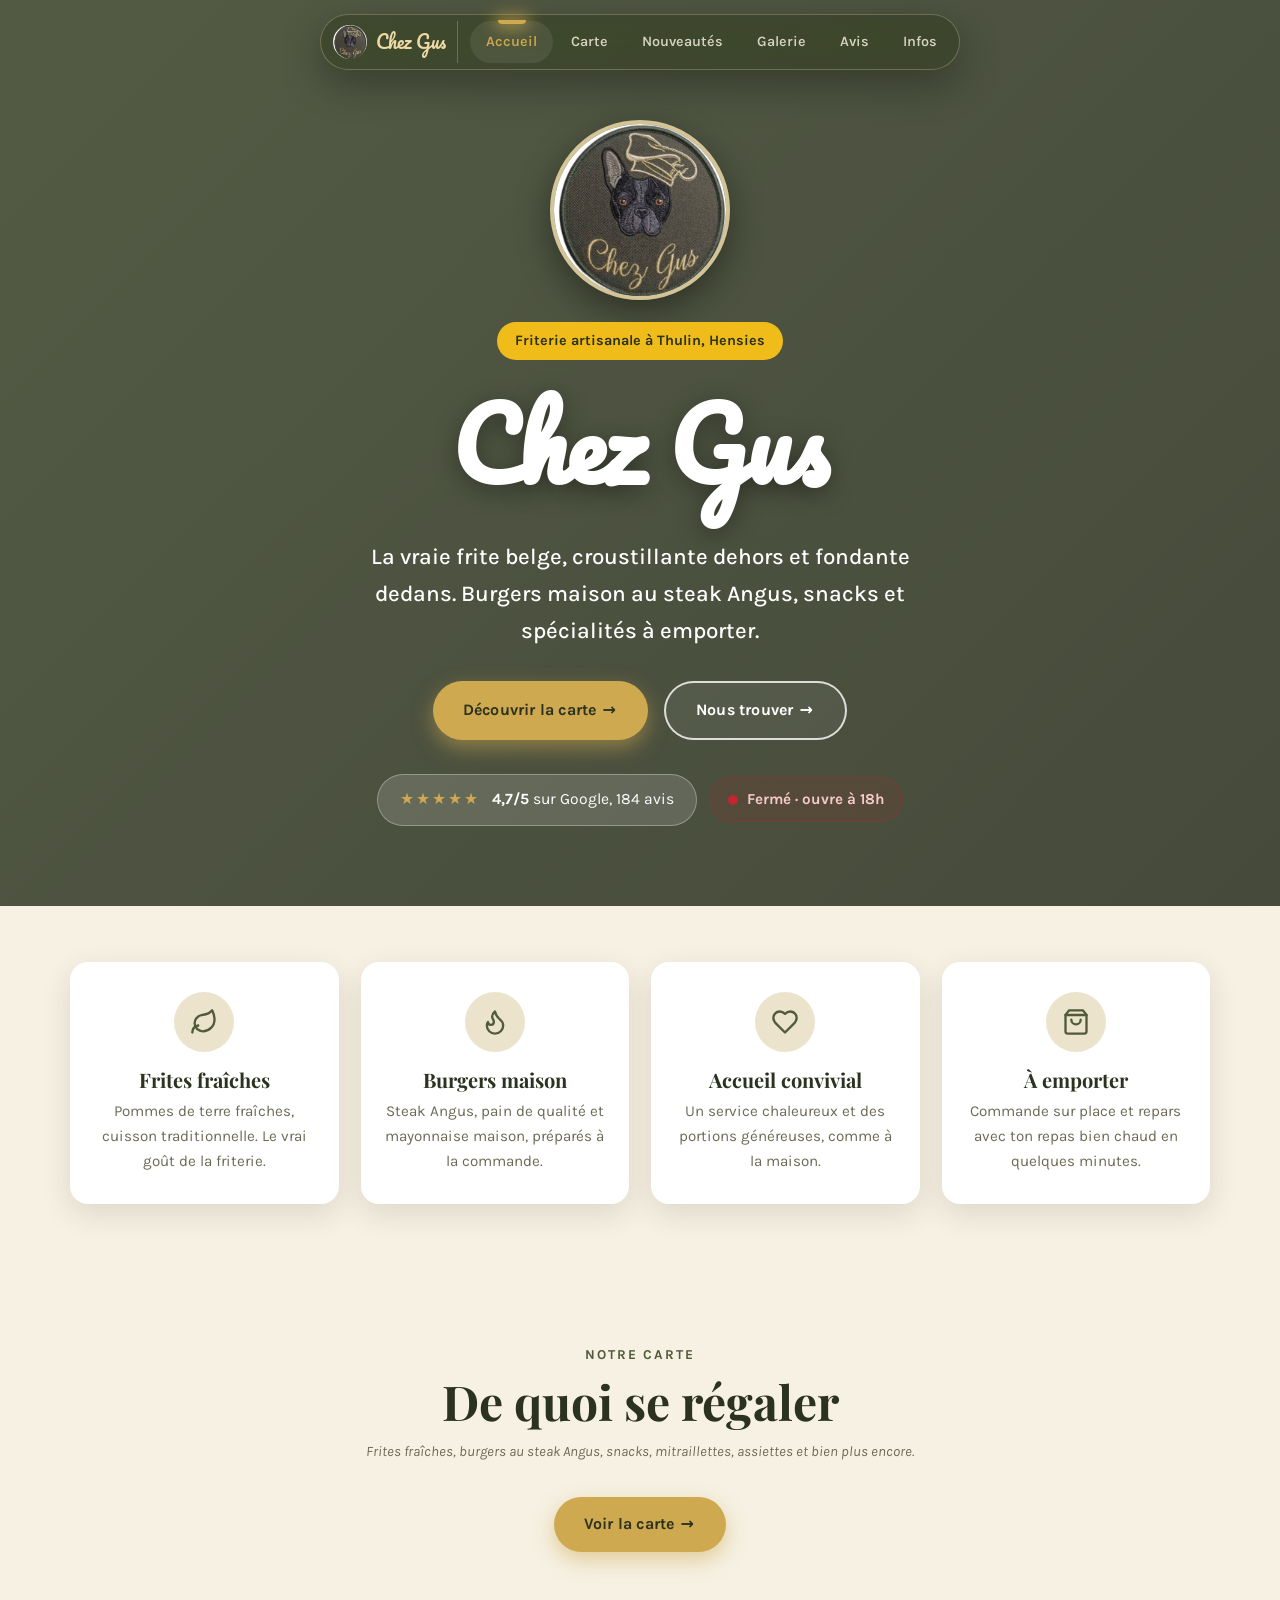
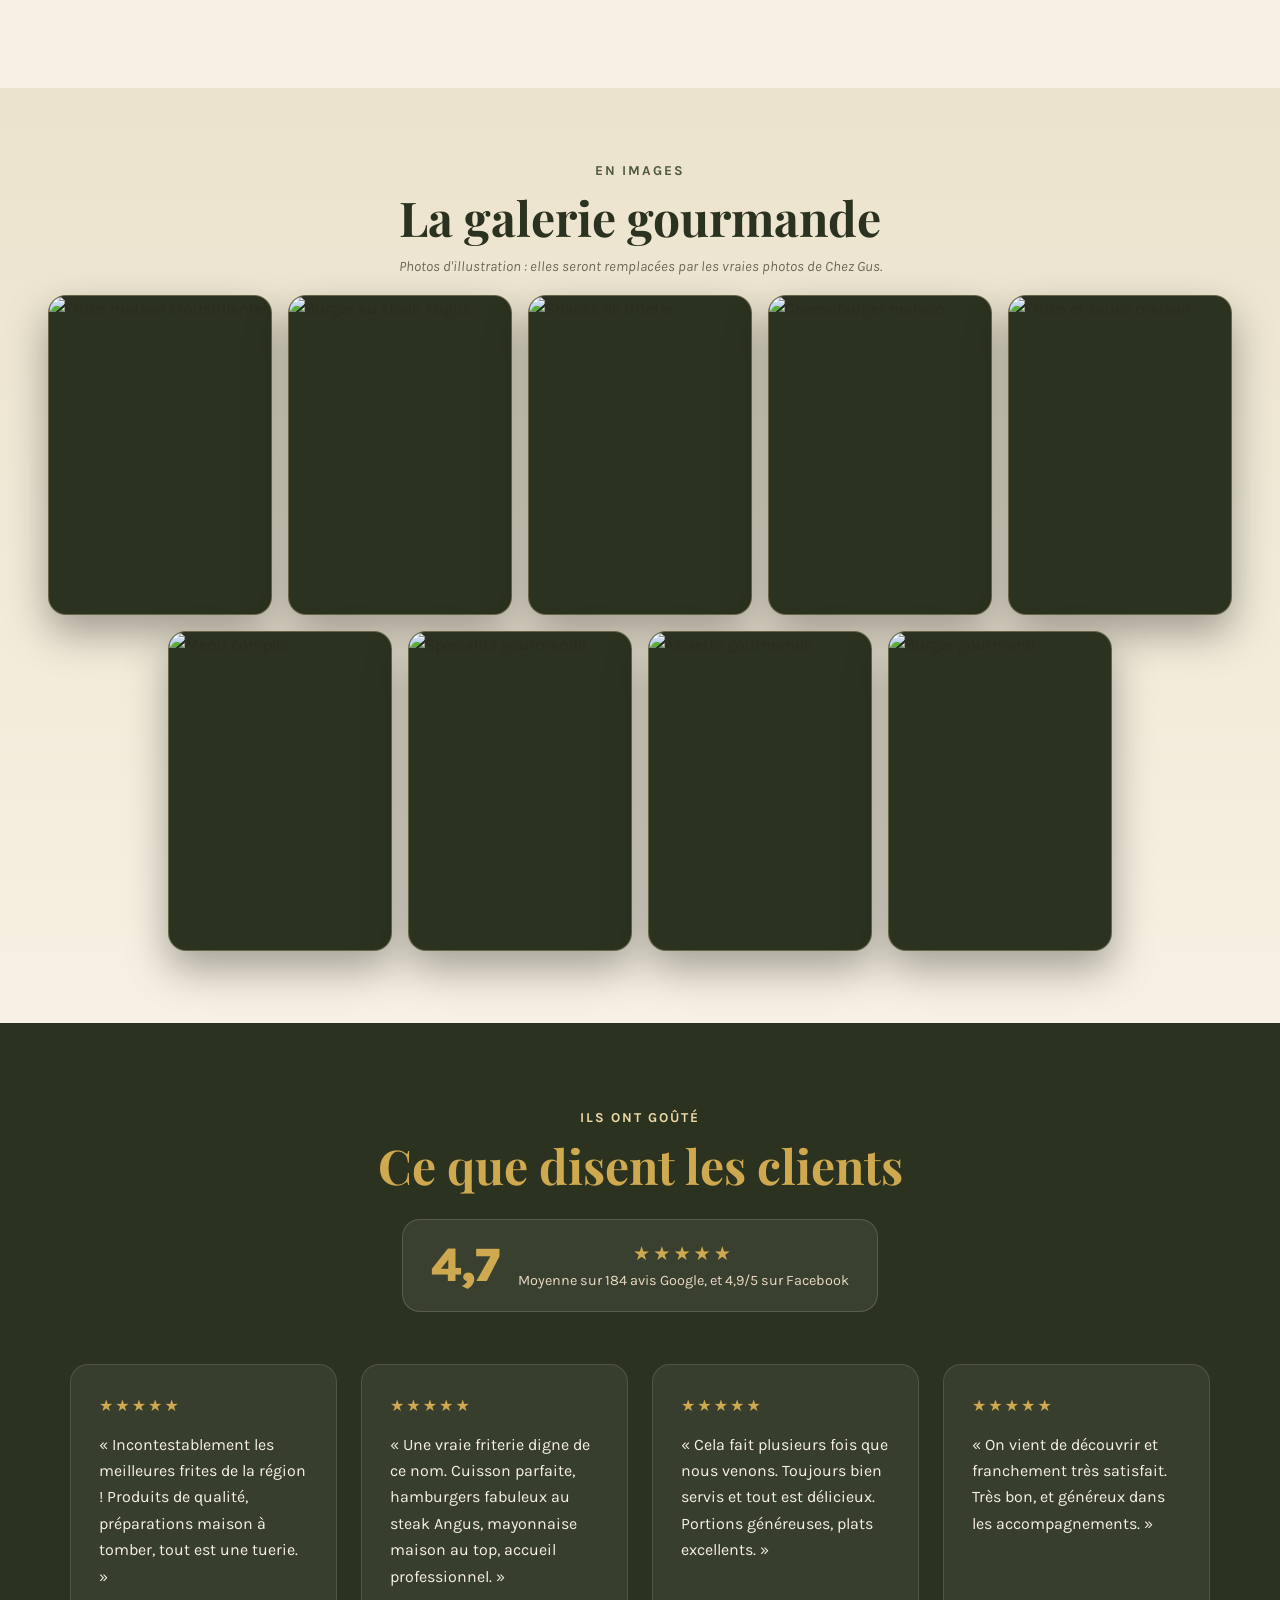
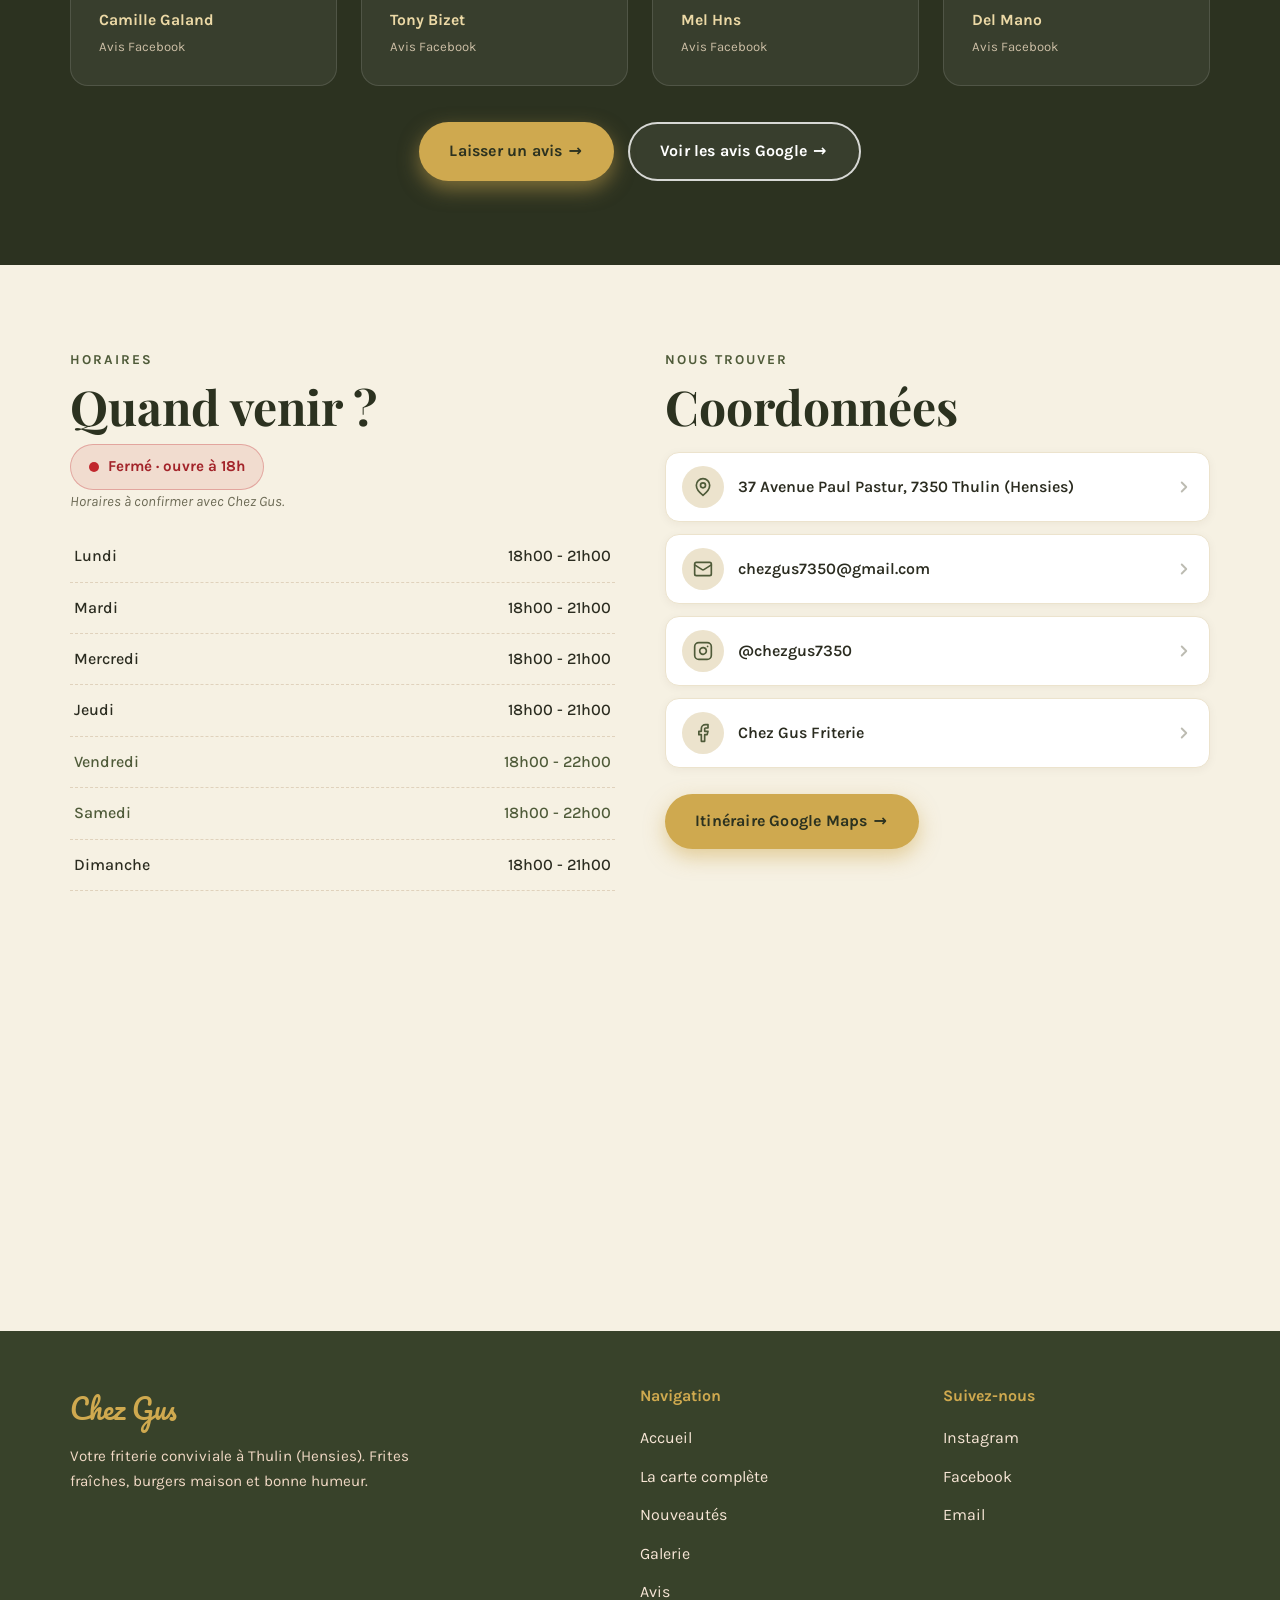
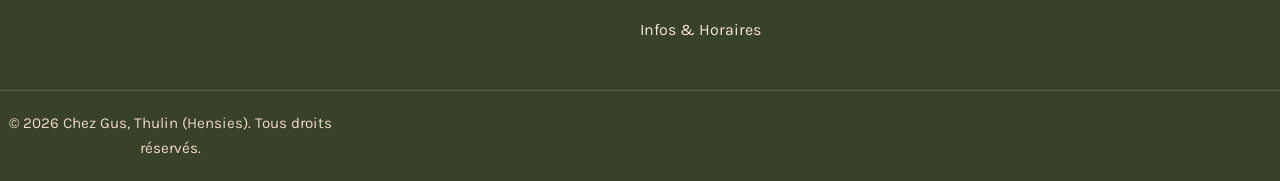
==== commit 5602d54d: "Ajout badge Ouvert/Fermé automatique + boutons avis Google (laisser/voir un avis) Co-Authored-By: Cl" ====
--- a/index.html
+++ b/index.html
@@ -16,7 +16,7 @@
   <link rel="preconnect" href="https://fonts.googleapis.com" />
   <link rel="preconnect" href="https://fonts.gstatic.com" crossorigin />
   <link href="https://fonts.googleapis.com/css2?family=Pacifico&family=Playfair+Display:wght@600;700;800&family=Karla:wght@400;500;600;700&display=swap" rel="stylesheet" />
-  <link rel="stylesheet" href="styles.css?v=5" />
+  <link rel="stylesheet" href="styles.css?v=6" />
 </head>
 <body>
 
@@ -61,9 +61,12 @@
         <a href="#carte" class="btn btn--primary">Découvrir la carte</a>
         <a href="#contact" class="btn btn--ghost">Nous trouver</a>
       </div>
-      <div class="hero__badge reveal">
-        <span class="hero__stars" aria-hidden="true">★★★★★</span>
-        <span><strong>4,7/5</strong> sur Google, 184 avis</span>
+      <div class="hero__badges reveal">
+        <div class="hero__badge">
+          <span class="hero__stars" aria-hidden="true">★★★★★</span>
+          <span><strong>4,7/5</strong> sur Google, 184 avis</span>
+        </div>
+        <span class="open-badge open-badge--hero" data-open-badge><span class="open-badge__dot"></span><span class="open-badge__text">Horaires…</span></span>
       </div>
     </div>
   </section>
@@ -194,6 +197,11 @@
           <footer><strong>Del Mano</strong><span>Avis Facebook</span></footer>
         </blockquote>
       </div>
+
+      <div class="reviews__cta reveal">
+        <a class="btn btn--primary" href="https://search.google.com/local/writereview?placeid=ChIJ0bWtznr3wkcReyKsiwReXi0" target="_blank" rel="noopener">Laisser un avis</a>
+        <a class="btn btn--ghost" href="https://www.google.com/maps/place/?q=place_id:ChIJ0bWtznr3wkcReyKsiwReXi0" target="_blank" rel="noopener">Voir les avis Google</a>
+      </div>
     </div>
   </section>
 
@@ -203,6 +211,7 @@
       <div class="infos__hours reveal">
         <p class="section__eyebrow">Horaires</p>
         <h2 class="section__title">Quand venir ?</h2>
+        <span class="open-badge" data-open-badge><span class="open-badge__dot"></span><span class="open-badge__text">Horaires…</span></span>
         <p class="section__note">Horaires à confirmer avec Chez Gus.</p>
         <ul class="hours">
           <li><span>Lundi</span><span>18h00 - 21h00</span></li>
@@ -297,6 +306,6 @@
 
   <script src="https://cdnjs.cloudflare.com/ajax/libs/gsap/3.12.5/gsap.min.js"></script>
   <script src="https://cdnjs.cloudflare.com/ajax/libs/gsap/3.12.5/ScrollTrigger.min.js"></script>
-  <script src="script.js?v=2"></script>
+  <script src="script.js?v=3"></script>
 </body>
 </html>
--- a/styles.css
+++ b/styles.css
@@ -216,6 +216,45 @@
   font-size: .98rem;
 }
 .hero__stars { color: var(--jaune); letter-spacing: 2px; }
+.hero__badges { display: flex; flex-wrap: wrap; gap: 12px; justify-content: center; align-items: center; }
+
+/* ===== BADGE OUVERT / FERMÉ ===== */
+.open-badge {
+  display: inline-flex;
+  align-items: center;
+  gap: 9px;
+  padding: 9px 18px;
+  border-radius: 50px;
+  font-weight: 700;
+  font-size: .95rem;
+  background: var(--creme-2);
+  color: var(--brun);
+  border: 1px solid transparent;
+}
+.open-badge__dot {
+  width: 10px; height: 10px;
+  border-radius: 50%;
+  background: var(--gris);
+  flex-shrink: 0;
+}
+.open-badge.is-open { background: rgba(74, 120, 60, .14); color: #2f5d27; border-color: rgba(74, 120, 60, .35); }
+.open-badge.is-open .open-badge__dot { background: #3da35d; box-shadow: 0 0 0 4px rgba(61, 163, 93, .25); animation: pulse-dot 2s ease-in-out infinite; }
+.open-badge.is-closed { background: rgba(193, 39, 45, .1); color: #a3242a; border-color: rgba(193, 39, 45, .3); }
+.open-badge.is-closed .open-badge__dot { background: #c1272d; }
+/* Version dans le hero (sur fond sombre) */
+.open-badge--hero { background: rgba(255, 255, 255, .14); color: var(--blanc); border: 1px solid rgba(255, 255, 255, .3); }
+.open-badge--hero.is-open { color: #d7f0cf; }
+.open-badge--hero.is-closed { color: #f5c9cb; }
+@keyframes pulse-dot {
+  0%, 100% { box-shadow: 0 0 0 3px rgba(61, 163, 93, .25); }
+  50% { box-shadow: 0 0 0 6px rgba(61, 163, 93, .08); }
+}
+@media (prefers-reduced-motion: reduce) {
+  .open-badge.is-open .open-badge__dot { animation: none; }
+}
+
+/* Boutons sous les avis */
+.reviews__cta { display: flex; flex-wrap: wrap; gap: 14px; justify-content: center; margin-top: 36px; }
 .hero__wave {
   position: absolute; bottom: -1px; left: 0; right: 0; height: 70px;
   background: var(--creme);
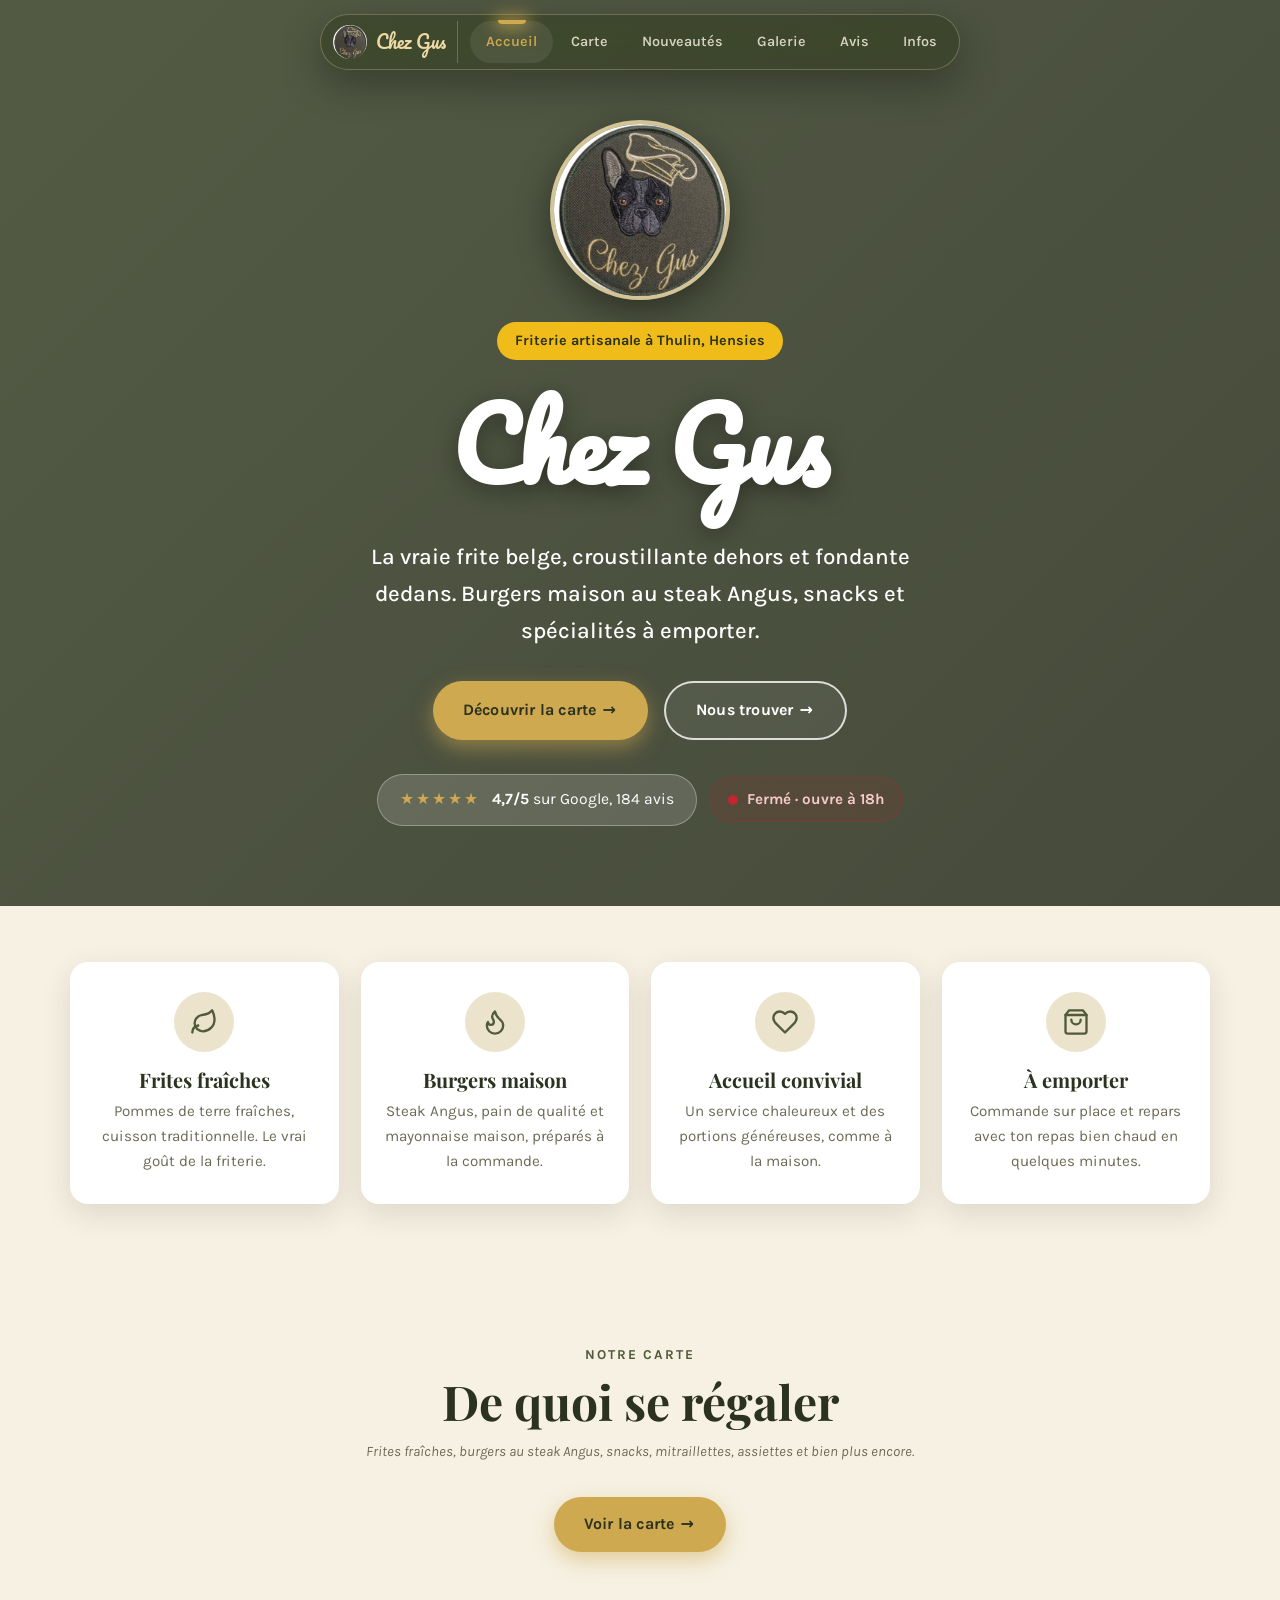
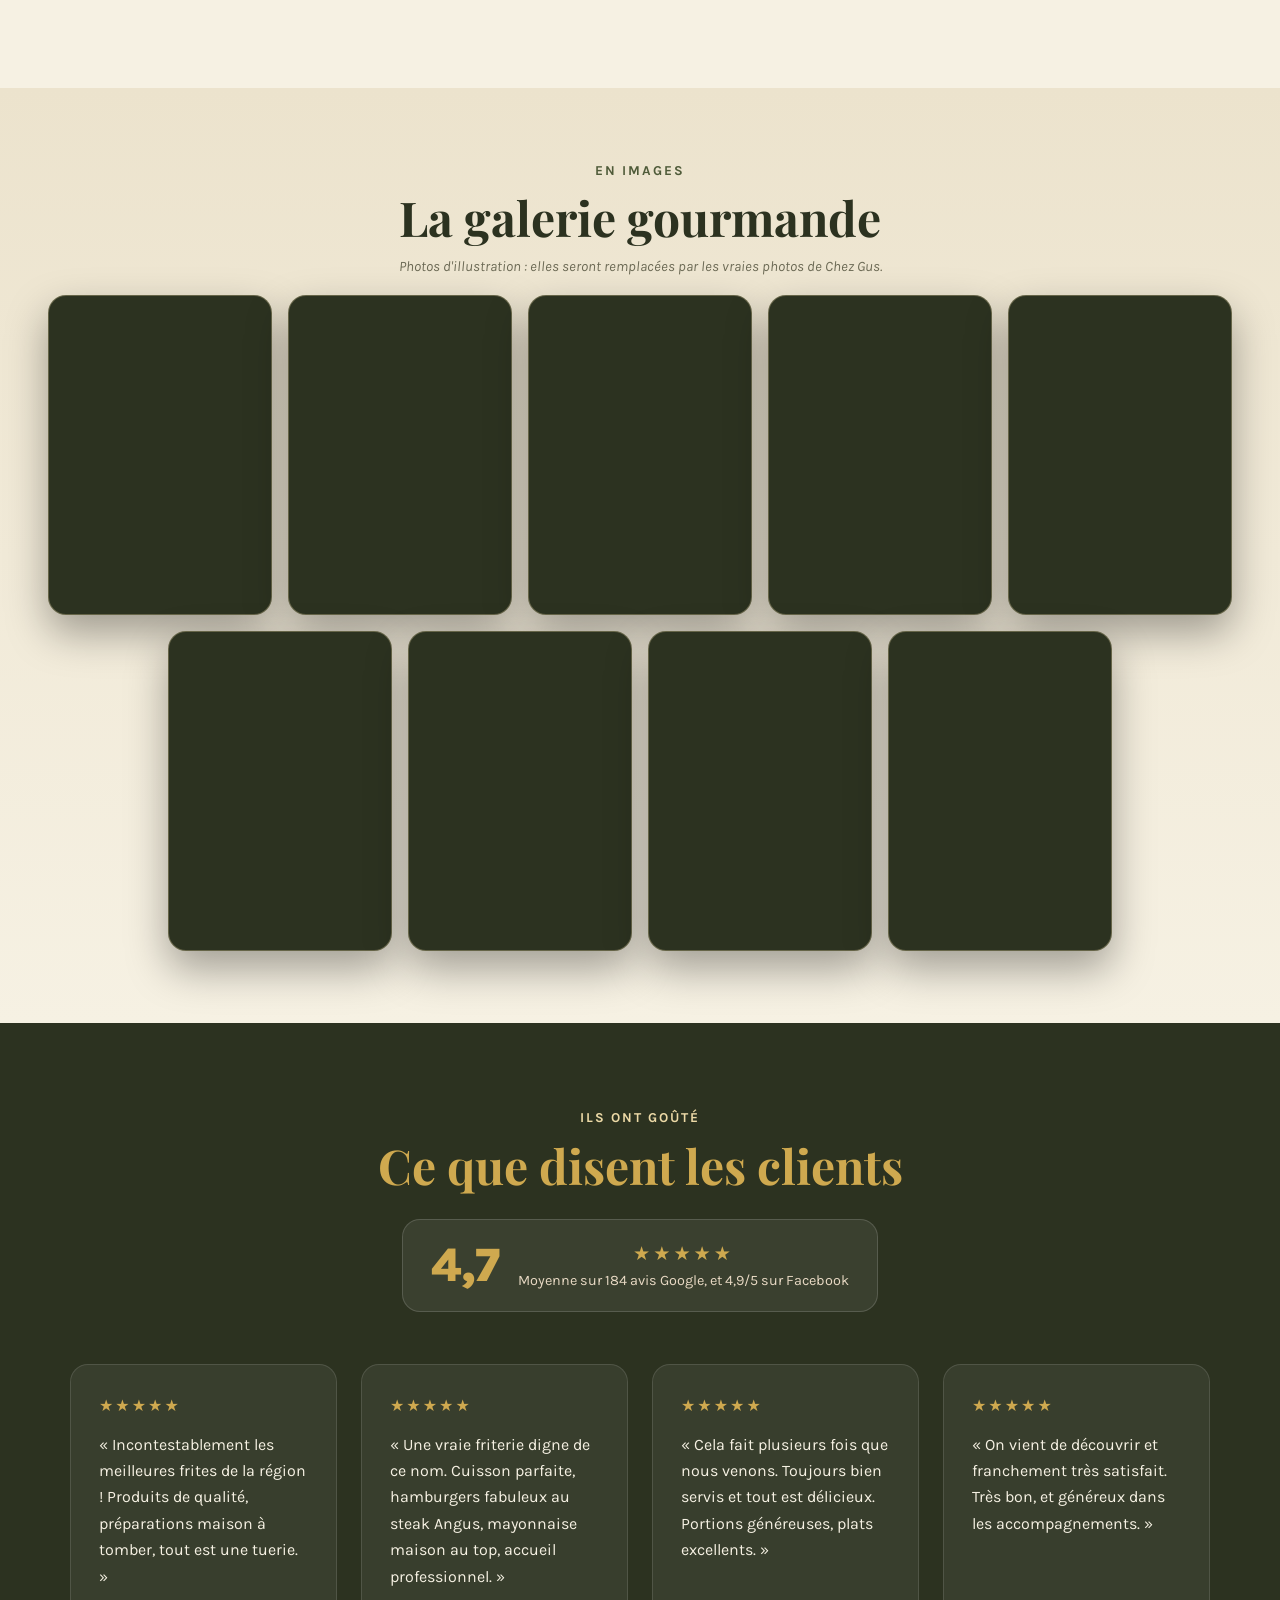
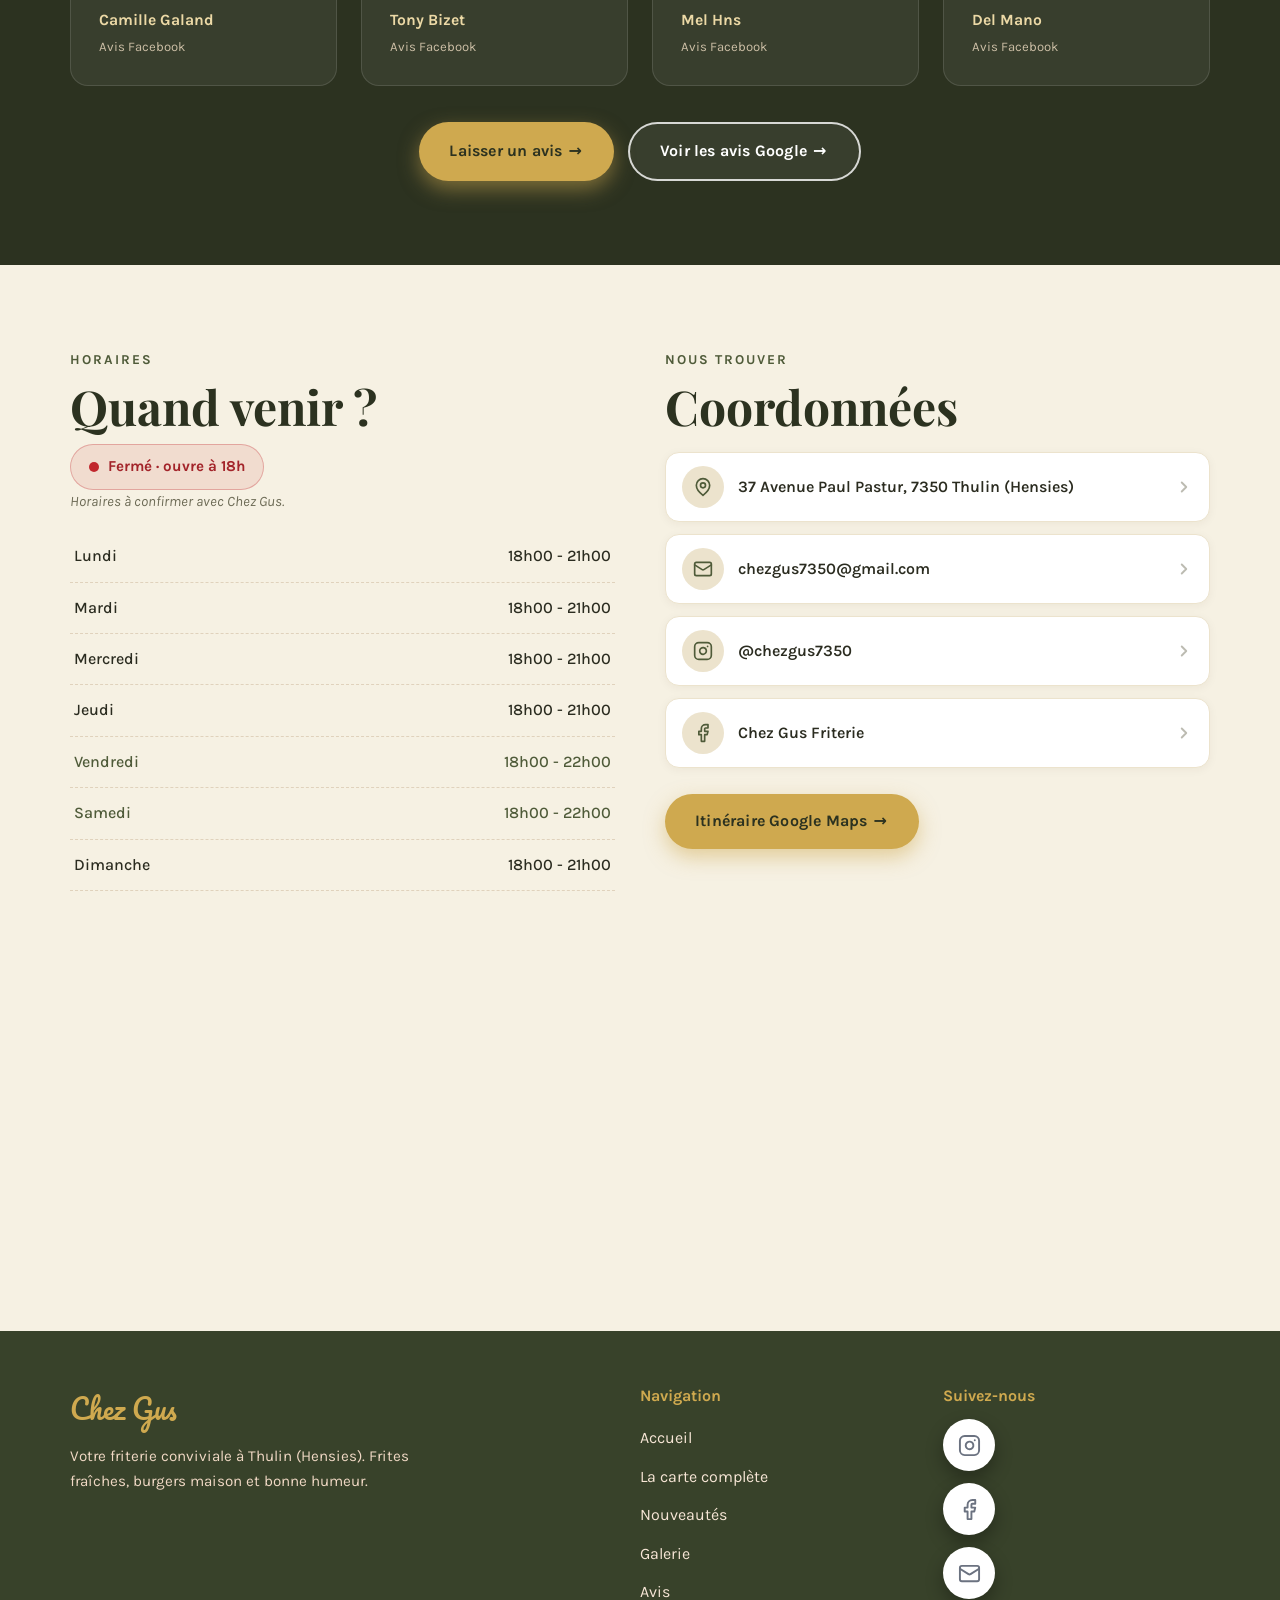
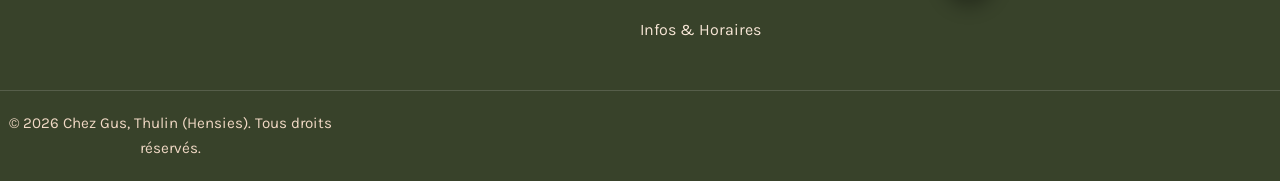
==== commit c0104736: "Menu réseaux sociaux animé (pilules dégradées qui s'ouvrent au survol) dans le footer Co-Authored-By" ====
--- a/index.html
+++ b/index.html
@@ -16,7 +16,7 @@
   <link rel="preconnect" href="https://fonts.googleapis.com" />
   <link rel="preconnect" href="https://fonts.gstatic.com" crossorigin />
   <link href="https://fonts.googleapis.com/css2?family=Pacifico&family=Playfair+Display:wght@600;700;800&family=Karla:wght@400;500;600;700&display=swap" rel="stylesheet" />
-  <link rel="stylesheet" href="styles.css?v=6" />
+  <link rel="stylesheet" href="styles.css?v=7" />
 </head>
 <body>
 
@@ -292,10 +292,19 @@
       </div>
       <div>
         <h4>Suivez-nous</h4>
-        <ul>
-          <li><a href="https://www.instagram.com/chezgus7350/" target="_blank" rel="noopener">Instagram</a></li>
-          <li><a href="https://www.facebook.com/ChezGusFriterie/" target="_blank" rel="noopener">Facebook</a></li>
-          <li><a href="mailto:chezgus7350@gmail.com">Email</a></li>
+        <ul class="gmenu">
+          <li><a class="gmenu__item" style="--from:#f58529; --to:#dd2a7b;" href="https://www.instagram.com/chezgus7350/" target="_blank" rel="noopener" aria-label="Instagram">
+            <span class="gmenu__bg"></span><span class="gmenu__glow"></span>
+            <span class="gmenu__icon"><svg viewBox="0 0 24 24" fill="none" stroke="currentColor" stroke-width="2" stroke-linecap="round" stroke-linejoin="round"><rect x="2" y="2" width="20" height="20" rx="5"/><path d="M16 11.37A4 4 0 1 1 12.63 8 4 4 0 0 1 16 11.37Z"/><line x1="17.5" y1="6.5" x2="17.51" y2="6.5"/></svg></span>
+            <span class="gmenu__label">Instagram</span></a></li>
+          <li><a class="gmenu__item" style="--from:#1877F2; --to:#0a4ec2;" href="https://www.facebook.com/ChezGusFriterie/" target="_blank" rel="noopener" aria-label="Facebook">
+            <span class="gmenu__bg"></span><span class="gmenu__glow"></span>
+            <span class="gmenu__icon"><svg viewBox="0 0 24 24" fill="none" stroke="currentColor" stroke-width="2" stroke-linecap="round" stroke-linejoin="round"><path d="M18 2h-3a5 5 0 0 0-5 5v3H7v4h3v8h4v-8h3l1-4h-4V7a1 1 0 0 1 1-1h3Z"/></svg></span>
+            <span class="gmenu__label">Facebook</span></a></li>
+          <li><a class="gmenu__item" style="--from:#ea4335; --to:#bb001b;" href="mailto:chezgus7350@gmail.com" aria-label="Email">
+            <span class="gmenu__bg"></span><span class="gmenu__glow"></span>
+            <span class="gmenu__icon"><svg viewBox="0 0 24 24" fill="none" stroke="currentColor" stroke-width="2" stroke-linecap="round" stroke-linejoin="round"><rect x="2" y="4" width="20" height="16" rx="2"/><path d="m22 7-8.97 5.7a1.94 1.94 0 0 1-2.06 0L2 7"/></svg></span>
+            <span class="gmenu__label">Email</span></a></li>
         </ul>
       </div>
     </div>
--- a/styles.css
+++ b/styles.css
@@ -649,6 +649,57 @@
 .footer ul li { padding: 6px 0; }
 .footer ul a { display: inline-block; transition: color .2s ease, transform .2s ease; }
 .footer ul a:hover { color: var(--jaune); transform: translateX(4px); }
+
+/* ===== MENU RÉSEAUX (gradient, façon pilule qui s'ouvre au survol) ===== */
+.gmenu { display: flex; flex-direction: column; align-items: flex-start; gap: 12px; list-style: none; margin: 6px 0 0; padding: 0; }
+ul.gmenu li { padding: 0; margin: 0; }
+.gmenu .gmenu__item {
+  position: relative;
+  display: flex; align-items: center; justify-content: center;
+  width: 52px; height: 52px;
+  background: #fff;
+  border-radius: 50px;
+  box-shadow: 0 8px 18px rgba(0, 0, 0, .3);
+  transition: width .5s ease, box-shadow .5s ease;
+  text-decoration: none;
+  transform: none;
+}
+.gmenu .gmenu__item:hover { width: 140px; box-shadow: none; transform: none; }
+.gmenu .gmenu__bg {
+  position: absolute; inset: 0; border-radius: 50px;
+  background: linear-gradient(45deg, var(--from), var(--to));
+  opacity: 0; transition: opacity .5s ease;
+}
+.gmenu .gmenu__item:hover .gmenu__bg { opacity: 1; }
+.gmenu .gmenu__glow {
+  position: absolute; top: 8px; left: 0; right: 0; height: 100%;
+  border-radius: 50px;
+  background: linear-gradient(45deg, var(--from), var(--to));
+  filter: blur(14px); opacity: 0; z-index: -1;
+  transition: opacity .5s ease;
+}
+.gmenu .gmenu__item:hover .gmenu__glow { opacity: .45; }
+.gmenu .gmenu__icon {
+  position: relative; z-index: 10;
+  display: flex; align-items: center; justify-content: center;
+  color: #6b7280;
+  transition: transform .5s ease;
+}
+.gmenu .gmenu__item:hover .gmenu__icon { transform: scale(0); }
+.gmenu .gmenu__icon svg { width: 23px; height: 23px; }
+.gmenu .gmenu__label {
+  position: absolute; z-index: 10;
+  color: #fff; text-transform: uppercase; letter-spacing: 1px;
+  font-size: .8rem; font-weight: 700;
+  transform: scale(0);
+  transition: transform .5s ease .15s;
+  white-space: nowrap;
+}
+.gmenu .gmenu__item:hover .gmenu__label { transform: scale(1); }
+@media (prefers-reduced-motion: reduce) {
+  .gmenu .gmenu__item, .gmenu .gmenu__bg, .gmenu .gmenu__glow,
+  .gmenu .gmenu__icon, .gmenu .gmenu__label { transition: none; }
+}
 .footer__bottom {
   margin-top: 40px; padding: 20px 0;
   border-top: 1px solid rgba(255, 255, 255, .15);
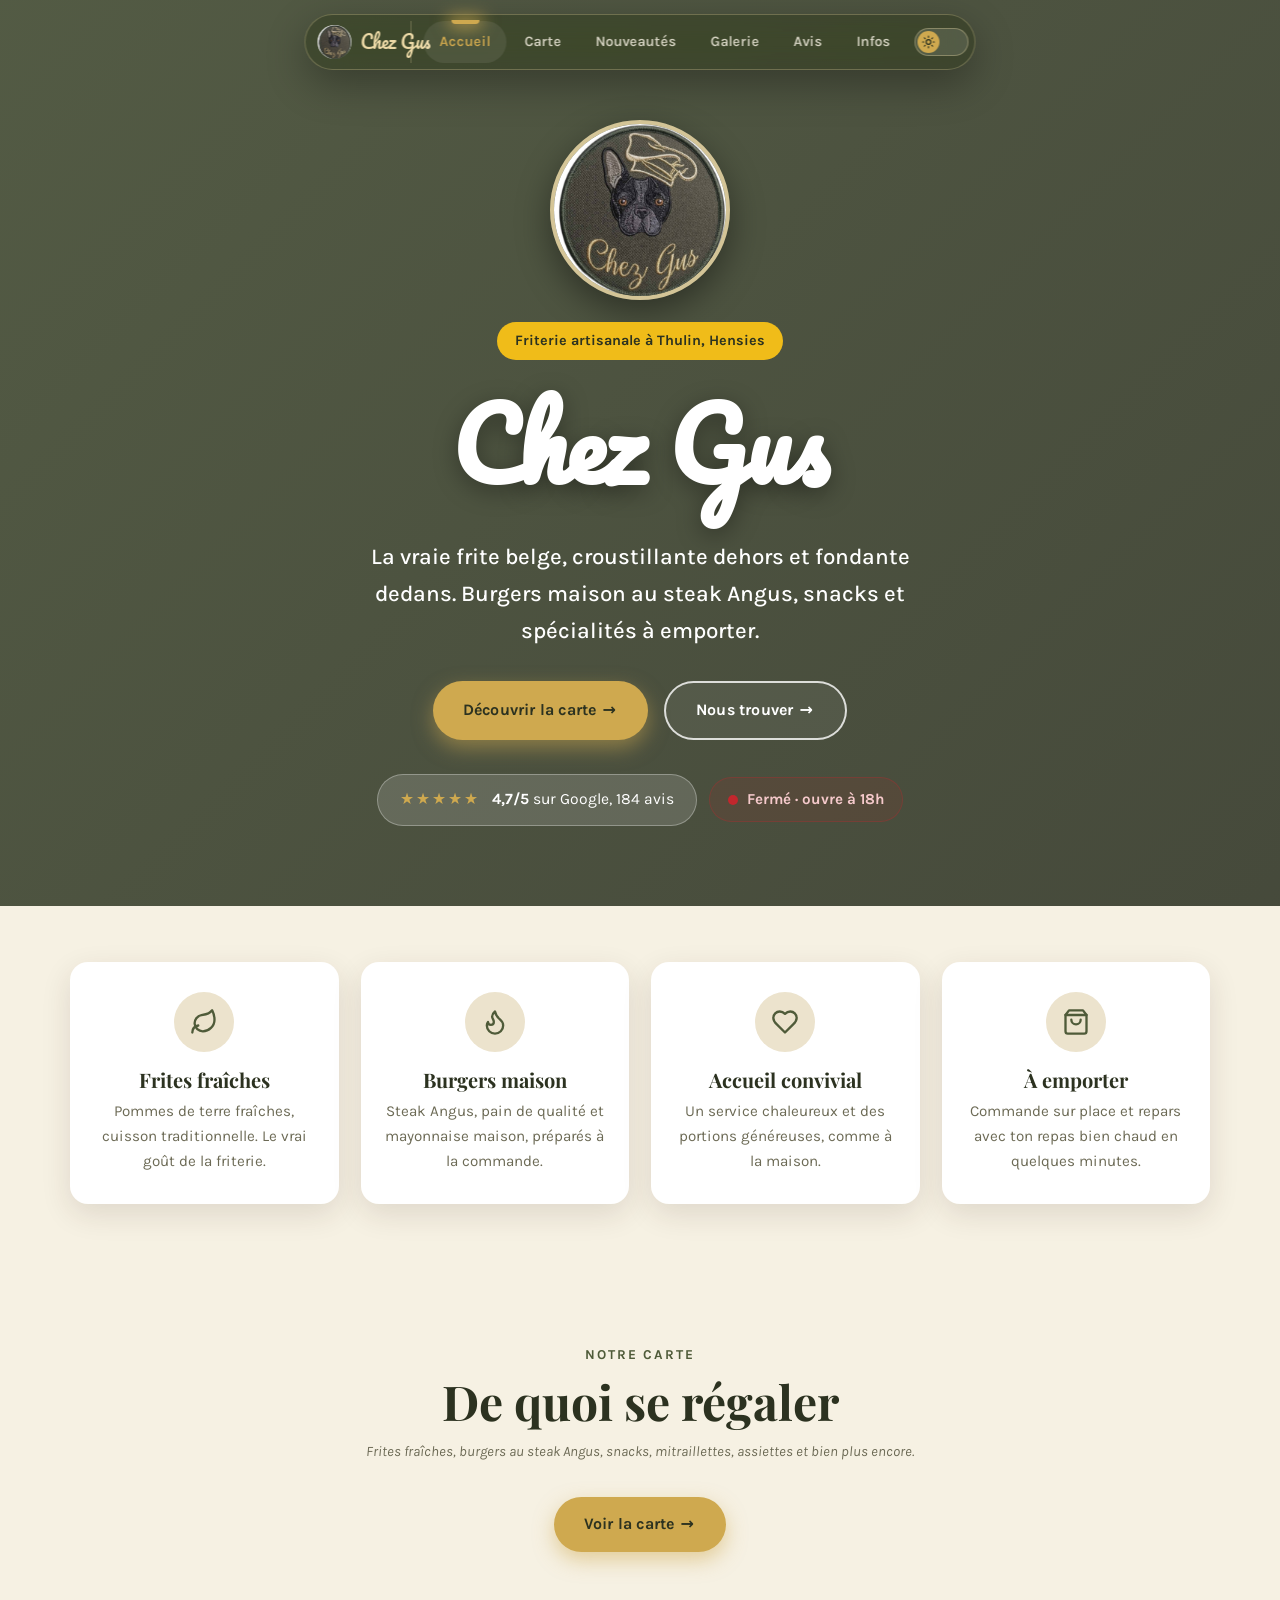
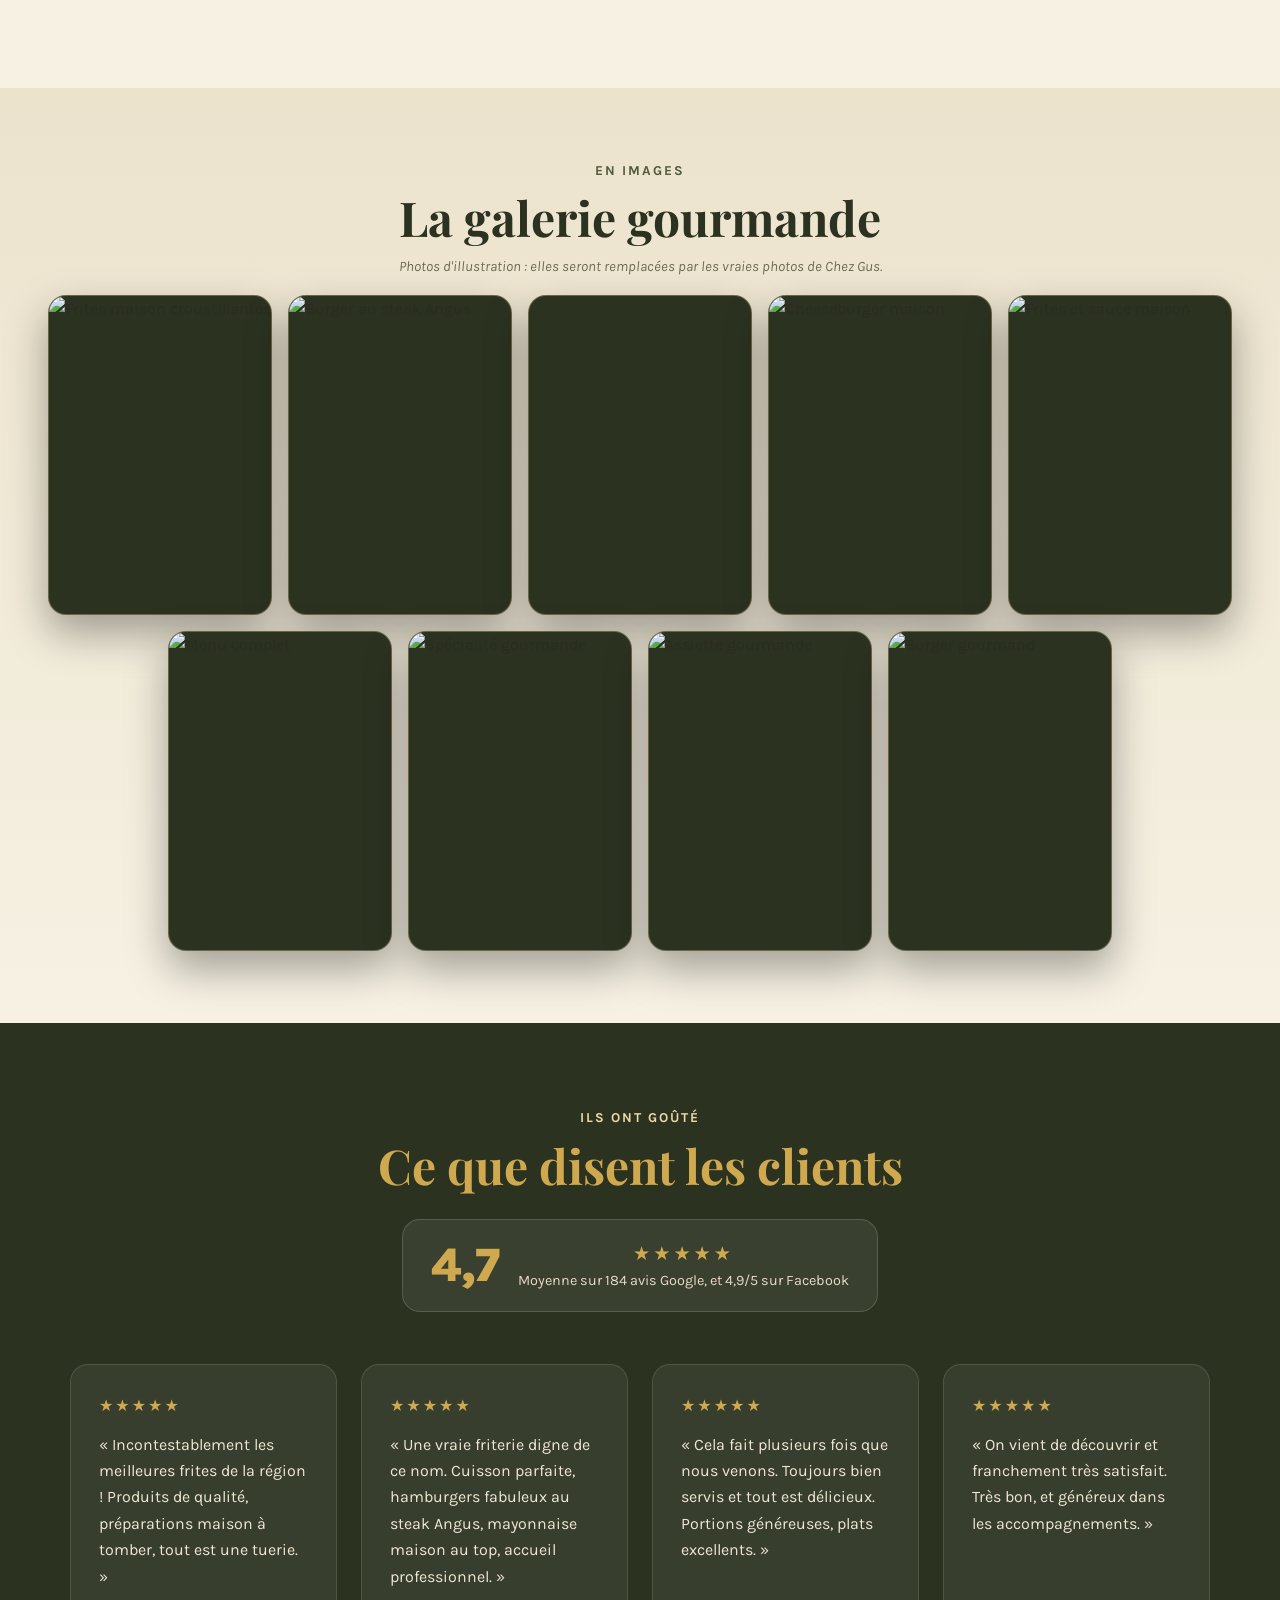
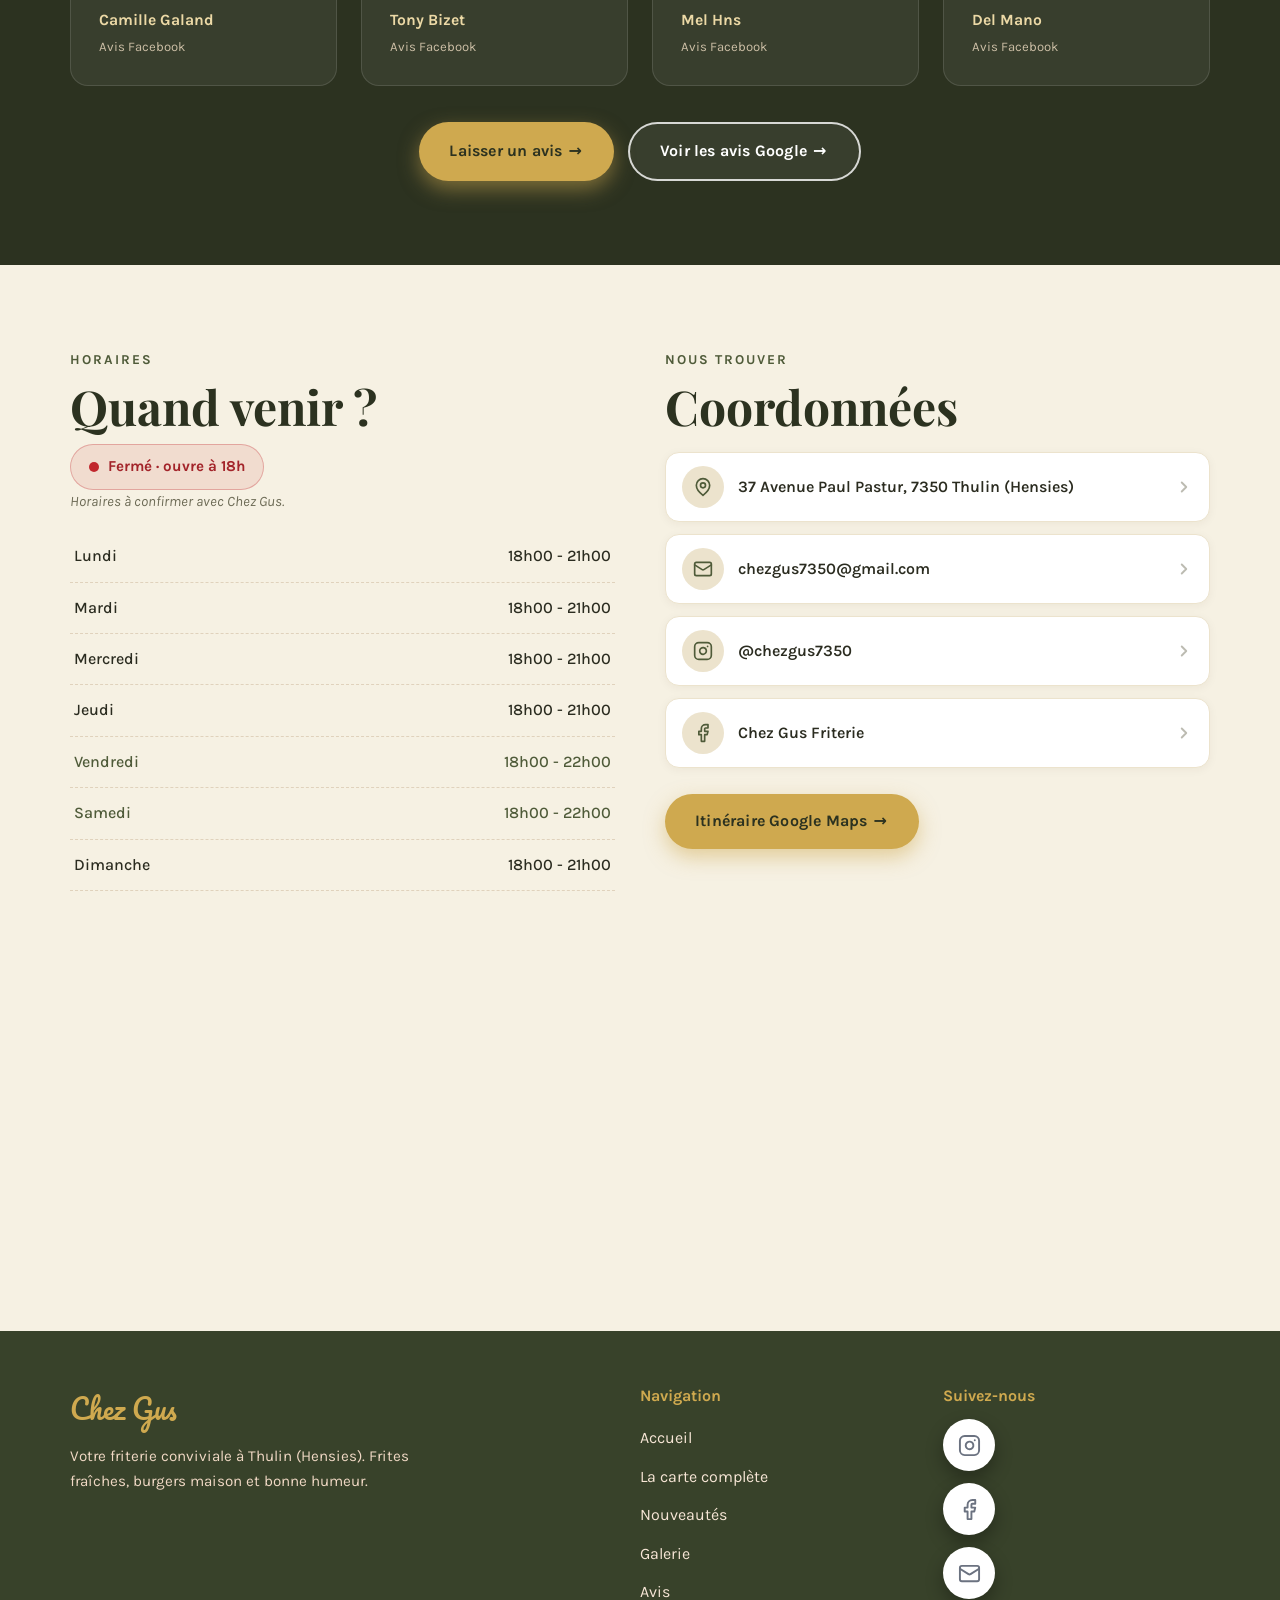
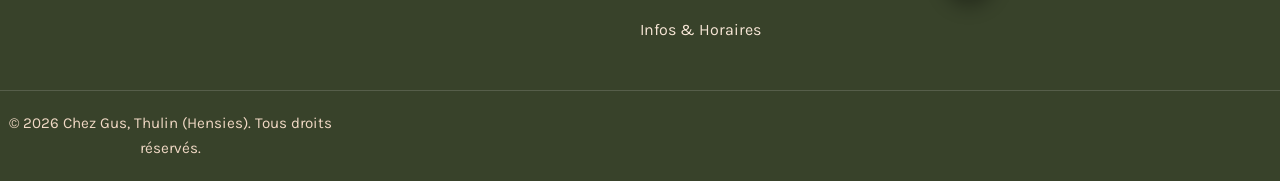
==== commit 328c4d93: "Ajout du mode clair/sombre (bouton bascule dans la barre, thème mémorisé, variables sémantiques) Co-" ====
--- a/index.html
+++ b/index.html
@@ -16,7 +16,8 @@
   <link rel="preconnect" href="https://fonts.googleapis.com" />
   <link rel="preconnect" href="https://fonts.gstatic.com" crossorigin />
   <link href="https://fonts.googleapis.com/css2?family=Pacifico&family=Playfair+Display:wght@600;700;800&family=Karla:wght@400;500;600;700&display=swap" rel="stylesheet" />
-  <link rel="stylesheet" href="styles.css?v=7" />
+  <link rel="stylesheet" href="styles.css?v=8" />
+  <script>(function(){try{if(localStorage.getItem('theme')==='dark')document.documentElement.classList.add('dark');}catch(e){}})();</script>
 </head>
 <body>
 
@@ -46,6 +47,12 @@
         <span class="gnav-ic" aria-hidden="true"><svg viewBox="0 0 24 24" fill="none" stroke="currentColor" stroke-width="2.2" stroke-linecap="round" stroke-linejoin="round"><path d="M20 10c0 6-8 12-8 12s-8-6-8-12a8 8 0 0 1 16 0Z"/><circle cx="12" cy="10" r="3"/></svg></span>
         <span class="gnav-txt">Infos</span></a></li>
     </ul>
+    <button class="theme-toggle" id="themeToggle" type="button" aria-label="Basculer mode clair ou sombre">
+      <span class="theme-toggle__knob">
+        <svg class="theme-toggle__icon theme-toggle__icon--sun" viewBox="0 0 24 24" fill="none" stroke="currentColor" stroke-width="2" stroke-linecap="round" stroke-linejoin="round"><circle cx="12" cy="12" r="4"/><path d="M12 2v2M12 20v2M4.93 4.93l1.41 1.41M17.66 17.66l1.41 1.41M2 12h2M20 12h2M6.34 17.66l-1.41 1.41M19.07 4.93l-1.41 1.41"/></svg>
+        <svg class="theme-toggle__icon theme-toggle__icon--moon" viewBox="0 0 24 24" fill="none" stroke="currentColor" stroke-width="2" stroke-linecap="round" stroke-linejoin="round"><path d="M21 12.79A9 9 0 1 1 11.21 3 7 7 0 0 0 21 12.79Z"/></svg>
+      </span>
+    </button>
   </nav>
 
   <!-- ===== HERO ===== -->
@@ -316,5 +323,6 @@
   <script src="https://cdnjs.cloudflare.com/ajax/libs/gsap/3.12.5/gsap.min.js"></script>
   <script src="https://cdnjs.cloudflare.com/ajax/libs/gsap/3.12.5/ScrollTrigger.min.js"></script>
   <script src="script.js?v=3"></script>
+  <script src="theme.js?v=1"></script>
 </body>
 </html>
--- a/styles.css
+++ b/styles.css
@@ -5,16 +5,35 @@
   --rouge-fonce: #38422a;    /* vert foncé */
   --jaune: #cfa94f;          /* doré (accents / boutons) */
   --jaune-doux: #ecd9a6;     /* doré clair */
-  --brun: #2c3220;           /* vert très foncé (fonds sombres) */
-  --creme: #f6f1e3;          /* crème */
+  --brun: #2c3220;           /* vert très foncé (fonds sombres + texte boutons) */
+  --creme: #f6f1e3;          /* crème (fond principal) */
   --creme-2: #ece3cd;        /* crème ombrée */
   --texte: #2b2c20;
   --gris: #6c6a55;
-  --blanc: #ffffff;
+  --blanc: #ffffff;          /* blanc pur (texte sur badges colorés) */
+  --surface: #ffffff;        /* fond des cartes */
+  --heading: #2c3220;        /* couleur des titres */
   --ombre: 0 10px 30px rgba(58, 35, 23, .12);
   --ombre-forte: 0 18px 50px rgba(58, 35, 23, .22);
   --radius: 18px;
   --max: 1140px;
+}
+
+/* ===== MODE SOMBRE ===== */
+html.dark {
+  --rouge: #93a86f;          /* olive plus clair pour rester lisible sur fond sombre */
+  --rouge-fonce: #11150b;
+  --jaune: #d9b96a;
+  --jaune-doux: #ecd9a6;
+  --brun: #11150b;           /* fonds très sombres (avis, footer, cartes-héros) */
+  --creme: #161a10;          /* fond principal sombre */
+  --creme-2: #232a16;        /* surface ombrée sombre */
+  --texte: #e9e4d3;          /* texte clair */
+  --gris: #aaa68f;           /* texte secondaire clair */
+  --surface: #20251a;        /* fond des cartes sombre */
+  --heading: #f1ead7;        /* titres clairs */
+  --ombre: 0 10px 30px rgba(0, 0, 0, .45);
+  --ombre-forte: 0 18px 50px rgba(0, 0, 0, .6);
 }
 
 * { margin: 0; padding: 0; box-sizing: border-box; }
@@ -228,7 +247,7 @@
   font-weight: 700;
   font-size: .95rem;
   background: var(--creme-2);
-  color: var(--brun);
+  color: var(--texte);
   border: 1px solid transparent;
 }
 .open-badge__dot {
@@ -272,14 +291,14 @@
   font-size: .85rem;
   margin-bottom: 8px;
 }
-.section__title { font-family: 'Playfair Display', Georgia, serif; font-weight: 700; font-size: clamp(2rem, 4.8vw, 3rem); color: var(--brun); margin-bottom: 10px; }
+.section__title { font-family: 'Playfair Display', Georgia, serif; font-weight: 700; font-size: clamp(2rem, 4.8vw, 3rem); color: var(--heading); margin-bottom: 10px; }
 .section__note { font-size: .9rem; color: var(--gris); font-style: italic; }
 
 /* ===== ATOUTS ===== */
 .perks { background: var(--creme); padding: 56px 0; }
 .perks__grid { display: grid; grid-template-columns: repeat(4, 1fr); gap: 22px; }
 .perk {
-  background: var(--blanc);
+  background: var(--surface);
   border-radius: var(--radius);
   padding: 30px 22px;
   text-align: center;
@@ -300,7 +319,7 @@
 .perk__icon svg { width: 28px; height: 28px; }
 .perk:hover .perk__icon { background: var(--rouge); color: var(--jaune-doux); }
 .perk__icon, .perk__icon svg { transition: background .25s ease, color .25s ease; }
-.perk h3 { font-family: 'Playfair Display', Georgia, serif; color: var(--brun); margin-bottom: 8px; font-size: 1.25rem; }
+.perk h3 { font-family: 'Playfair Display', Georgia, serif; color: var(--heading); margin-bottom: 8px; font-size: 1.25rem; }
 .perk p { color: var(--gris); font-size: .95rem; }
 
 /* ===== MENU ===== */
@@ -338,7 +357,7 @@
 .menu__grid { display: grid; grid-template-columns: repeat(2, 1fr); gap: 26px; }
 .menu__card {
   position: relative;
-  background: var(--blanc);
+  background: var(--surface);
   border-radius: var(--radius);
   padding: 32px;
   box-shadow: var(--ombre);
@@ -351,14 +370,14 @@
   font-size: .78rem; font-weight: 700;
   padding: 5px 14px; border-radius: 50px;
 }
-.menu__cat { font-family: 'Playfair Display', Georgia, serif; font-size: 1.5rem; color: var(--brun); margin-bottom: 18px; }
+.menu__cat { font-family: 'Playfair Display', Georgia, serif; font-size: 1.5rem; color: var(--heading); margin-bottom: 18px; }
 .menu__list { list-style: none; }
 .menu__list li { display: flex; align-items: baseline; gap: 8px; padding: 9px 0; font-weight: 500; }
 .menu__list .dots { flex: 1; border-bottom: 2px dotted #d8c9b3; transform: translateY(-4px); }
 .menu__list .price { font-weight: 700; color: var(--rouge); white-space: nowrap; }
 
 /* ===== AVIS ===== */
-.reviews { background: var(--brun); color: var(--creme); }
+.reviews { background: var(--brun); color: #efe7d4; }
 .reviews .section__title { color: var(--jaune); }
 .reviews .section__eyebrow { color: var(--jaune-doux); }
 .reviews__score {
@@ -422,7 +441,7 @@
   cursor: pointer;
   transition: border-color .3s ease, color .3s ease, background .3s ease;
 }
-.fan-arrow:hover { border-color: rgba(44, 50, 32, .3); color: var(--brun); background: rgba(44, 50, 32, .1); }
+.fan-arrow:hover { border-color: rgba(44, 50, 32, .3); color: var(--heading); background: rgba(44, 50, 32, .1); }
 .fan-arrow:active { opacity: .7; }
 .fan-arrow svg { width: 20px; height: 20px; }
 .fan-dots { display: flex; align-items: center; gap: 8px; }
@@ -484,7 +503,7 @@
   border-radius: 50%;
   border: 1.5px solid rgba(236, 217, 166, .4);
   background: rgba(255, 255, 255, .08);
-  color: var(--creme);
+  color: #efe7d4;
   cursor: pointer;
   transition: background .25s ease, color .25s ease;
 }
@@ -501,7 +520,7 @@
 .news { background: var(--creme); }
 .news__grid { display: grid; grid-template-columns: repeat(3, 1fr); gap: 26px; }
 .news-card {
-  background: var(--blanc);
+  background: var(--surface);
   border-radius: var(--radius);
   overflow: hidden;
   box-shadow: var(--ombre);
@@ -518,7 +537,7 @@
   padding: 5px 12px; border-radius: 50px;
 }
 .news-card__body { padding: 22px 22px 24px; }
-.news-card__body h3 { font-family: 'Playfair Display', Georgia, serif; color: var(--brun); font-size: 1.3rem; margin-bottom: 8px; }
+.news-card__body h3 { font-family: 'Playfair Display', Georgia, serif; color: var(--heading); font-size: 1.3rem; margin-bottom: 8px; }
 .news-card__body p { color: var(--gris); font-size: .95rem; margin-bottom: 14px; }
 .news-card__price { font-weight: 700; color: var(--rouge); font-size: 1.1rem; }
 
@@ -527,21 +546,21 @@
   padding: 130px 0 40px;
   text-align: center;
   background: linear-gradient(135deg, var(--brun), var(--rouge-fonce));
-  color: var(--creme);
+  color: #efe7d4;
 }
 .carte-hero h1 { font-family: 'Pacifico', cursive; color: var(--jaune-doux); font-size: clamp(2.4rem, 6vw, 3.6rem); margin-bottom: 10px; }
 .carte-hero p { max-width: 560px; margin: 0 auto; color: #e8dcc4; }
 .carte-full { padding: 56px 0 84px; background: linear-gradient(180deg, var(--creme) 0%, var(--creme-2) 100%); }
 .carte-grid { display: grid; grid-template-columns: repeat(2, 1fr); gap: 26px; align-items: start; }
 .carte-cat {
-  background: var(--blanc);
+  background: var(--surface);
   border-radius: var(--radius);
   padding: 28px 30px;
   box-shadow: var(--ombre);
   border-top: 5px solid var(--jaune);
 }
 .carte-cat--feature { border-top-color: var(--rouge); }
-.carte-cat h2 { font-family: 'Playfair Display', Georgia, serif; color: var(--brun); font-size: 1.5rem; margin-bottom: 16px; }
+.carte-cat h2 { font-family: 'Playfair Display', Georgia, serif; color: var(--heading); font-size: 1.5rem; margin-bottom: 16px; }
 .carte-cat { scroll-margin-top: 150px; }
 
 /* Menu de catégories collant (page carte) */
@@ -570,7 +589,7 @@
   flex: 0 0 auto;
   padding: 8px 16px;
   border-radius: 50px;
-  background: var(--blanc);
+  background: var(--surface);
   border: 1px solid var(--creme-2);
   color: var(--gris);
   font-weight: 600;
@@ -578,7 +597,7 @@
   white-space: nowrap;
   transition: background .25s ease, color .25s ease, border-color .25s ease;
 }
-.cat-pill:hover { color: var(--brun); border-color: var(--jaune); }
+.cat-pill:hover { color: var(--heading); border-color: var(--jaune); }
 .cat-pill.is-active { background: var(--rouge); color: var(--blanc); border-color: var(--rouge); }
 
 @media (max-width: 767px) {
@@ -608,7 +627,7 @@
   align-items: center;
   gap: 14px;
   padding: 13px 16px;
-  background: var(--blanc);
+  background: var(--surface);
   border: 1px solid var(--creme-2);
   border-radius: 14px;
   color: var(--texte);
@@ -732,3 +751,46 @@
   .perks__grid { grid-template-columns: 1fr; }
   .hero { min-height: 80vh; }
 }
+
+/* ===== RETOUCHES MODE SOMBRE (zones en couleurs fixes) ===== */
+html.dark .cat-nav { background: rgba(22, 26, 16, .92); border-color: rgba(255, 255, 255, .08); }
+html.dark .hours li { border-bottom-color: rgba(255, 255, 255, .1); }
+html.dark .menu__list .dots { border-bottom-color: rgba(255, 255, 255, .18); }
+html.dark .contact-item { box-shadow: 0 2px 12px rgba(0, 0, 0, .35); }
+html.dark .open-badge.is-open { background: rgba(74, 120, 60, .22); color: #a6e09a; border-color: rgba(74, 120, 60, .45); }
+html.dark .open-badge.is-closed { background: rgba(193, 39, 45, .18); color: #f29aa0; border-color: rgba(193, 39, 45, .4); }
+html.dark .perk:hover, html.dark .news-card:hover { box-shadow: var(--ombre-forte); }
+/* Cartes & surfaces : bordure un peu plus visible en sombre */
+html.dark .perk, html.dark .menu__card, html.dark .news-card, html.dark .carte-cat,
+html.dark .contact-item, html.dark .cat-pill { border-color: rgba(255, 255, 255, .08); }
+
+/* ===== BOUTON BASCULE CLAIR / SOMBRE ===== */
+.theme-toggle {
+  position: relative;
+  width: 54px; height: 28px;
+  flex-shrink: 0;
+  margin-left: 4px;
+  padding: 0;
+  border-radius: 50px;
+  border: 1px solid rgba(236, 217, 166, .35);
+  background: rgba(255, 255, 255, .12);
+  cursor: pointer;
+  transition: background .3s ease;
+}
+.theme-toggle__knob {
+  position: absolute; top: 2px; left: 2px;
+  width: 22px; height: 22px;
+  border-radius: 50%;
+  background: var(--jaune);
+  color: #2c3220;
+  display: flex; align-items: center; justify-content: center;
+  transition: transform .35s cubic-bezier(.16, 1, .3, 1), background .3s ease, color .3s ease;
+}
+html.dark .theme-toggle__knob { transform: translateX(26px); background: #2a3322; color: var(--jaune-doux); }
+.theme-toggle__knob svg { width: 14px; height: 14px; }
+.theme-toggle__icon--moon { display: none; }
+html.dark .theme-toggle__icon--sun { display: none; }
+html.dark .theme-toggle__icon--moon { display: block; }
+@media (prefers-reduced-motion: reduce) {
+  .theme-toggle__knob { transition: none; }
+}
